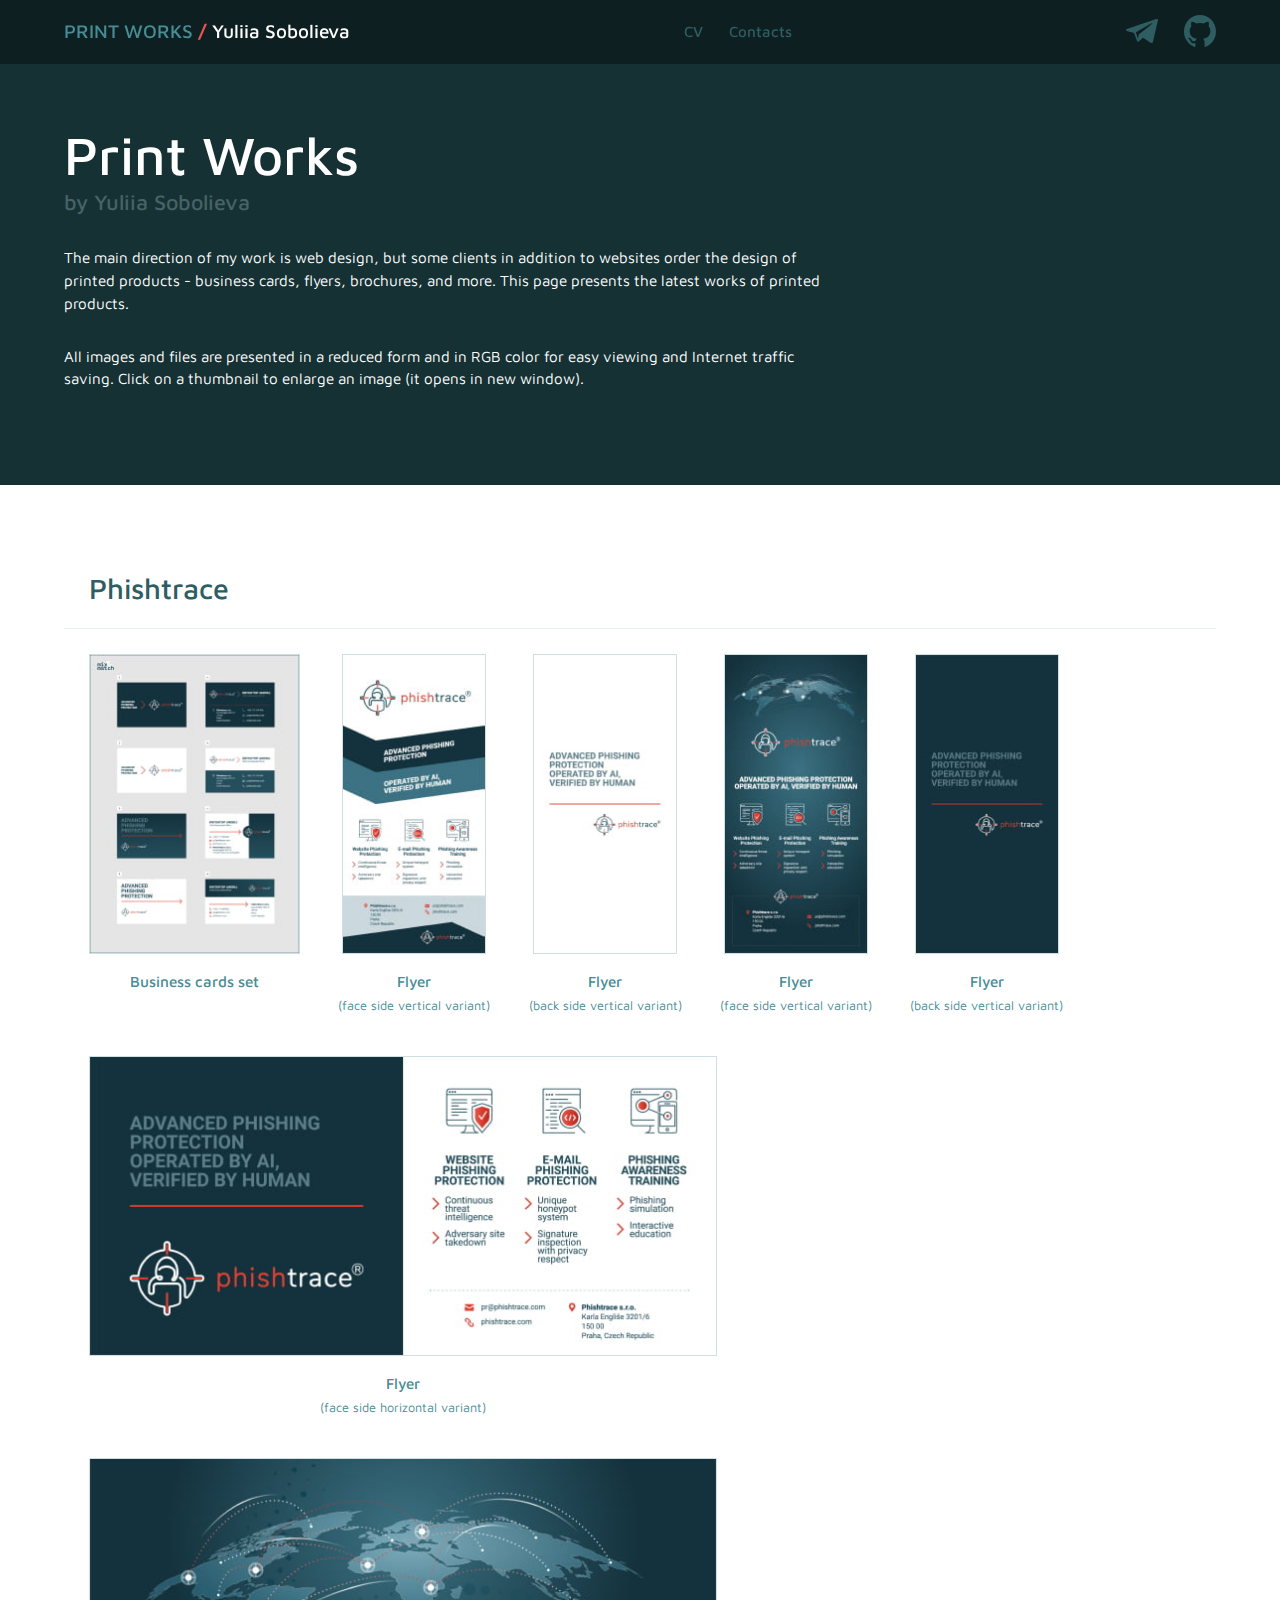
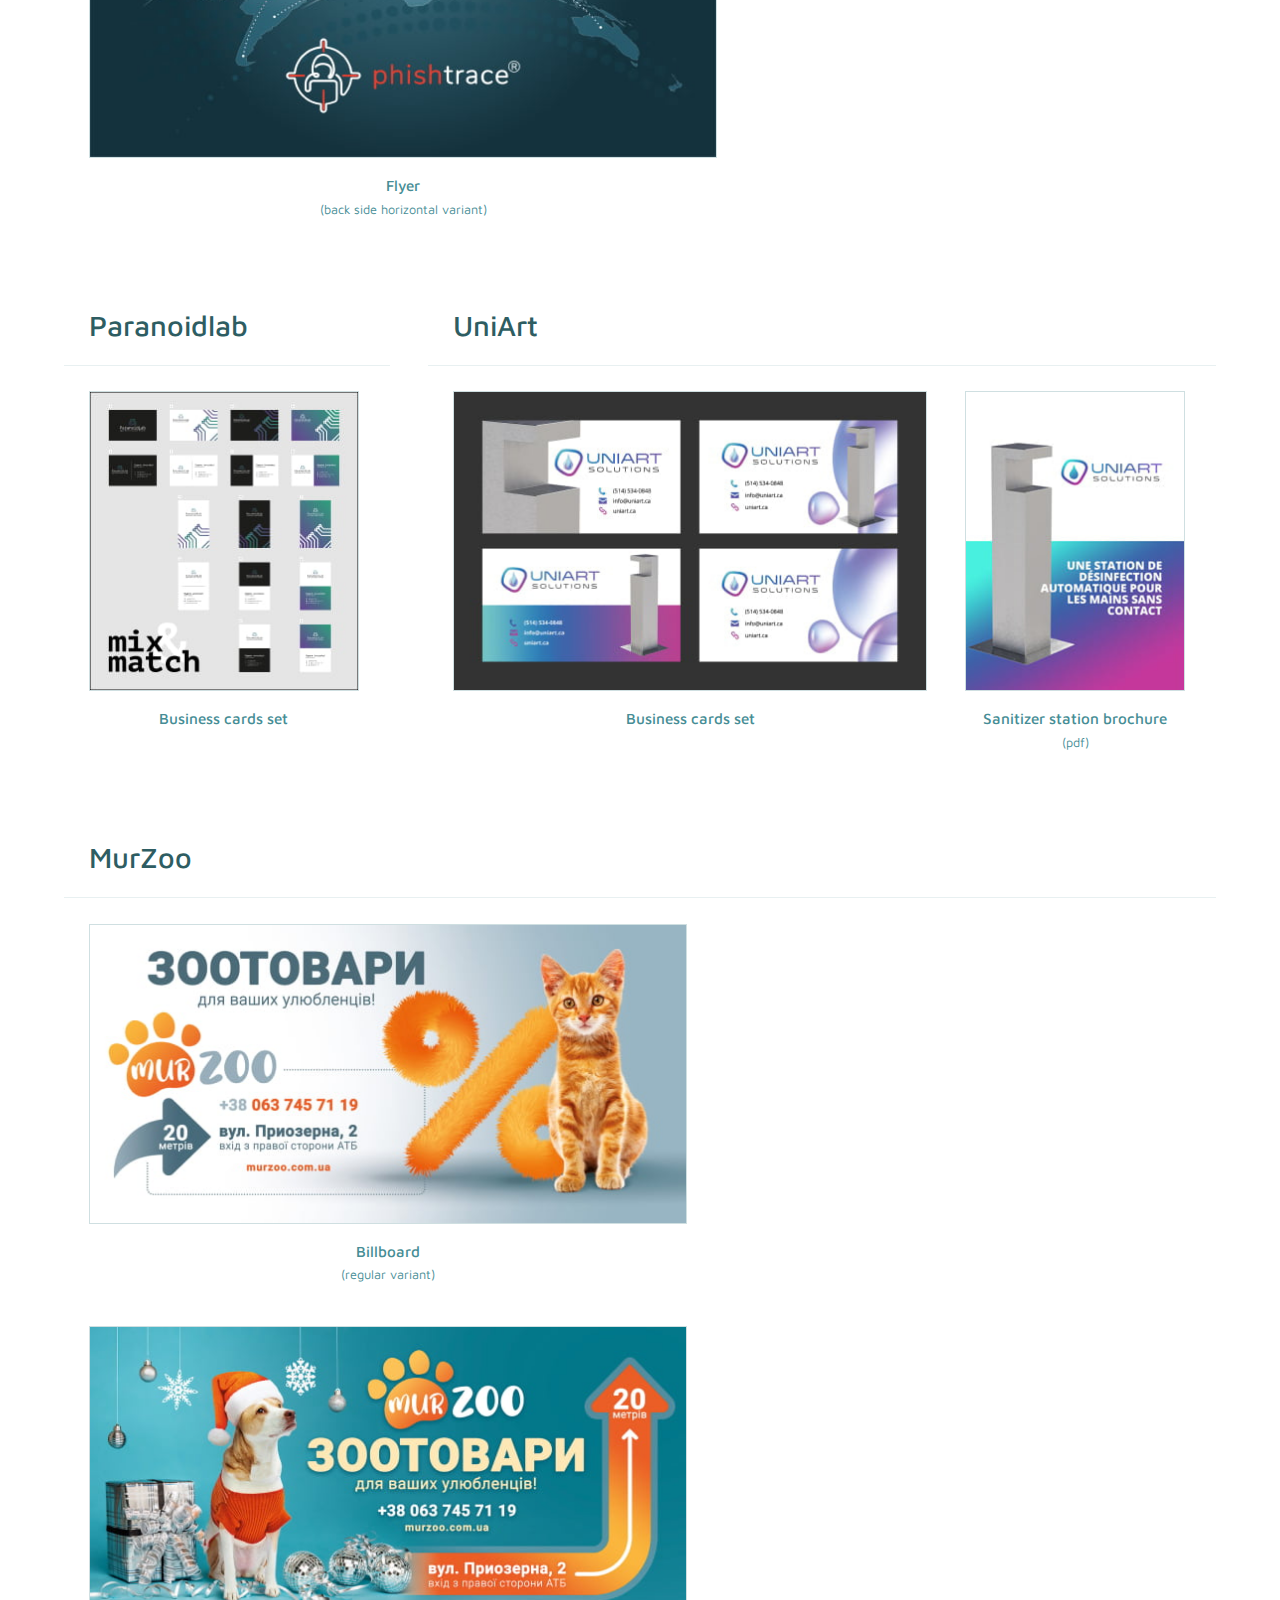
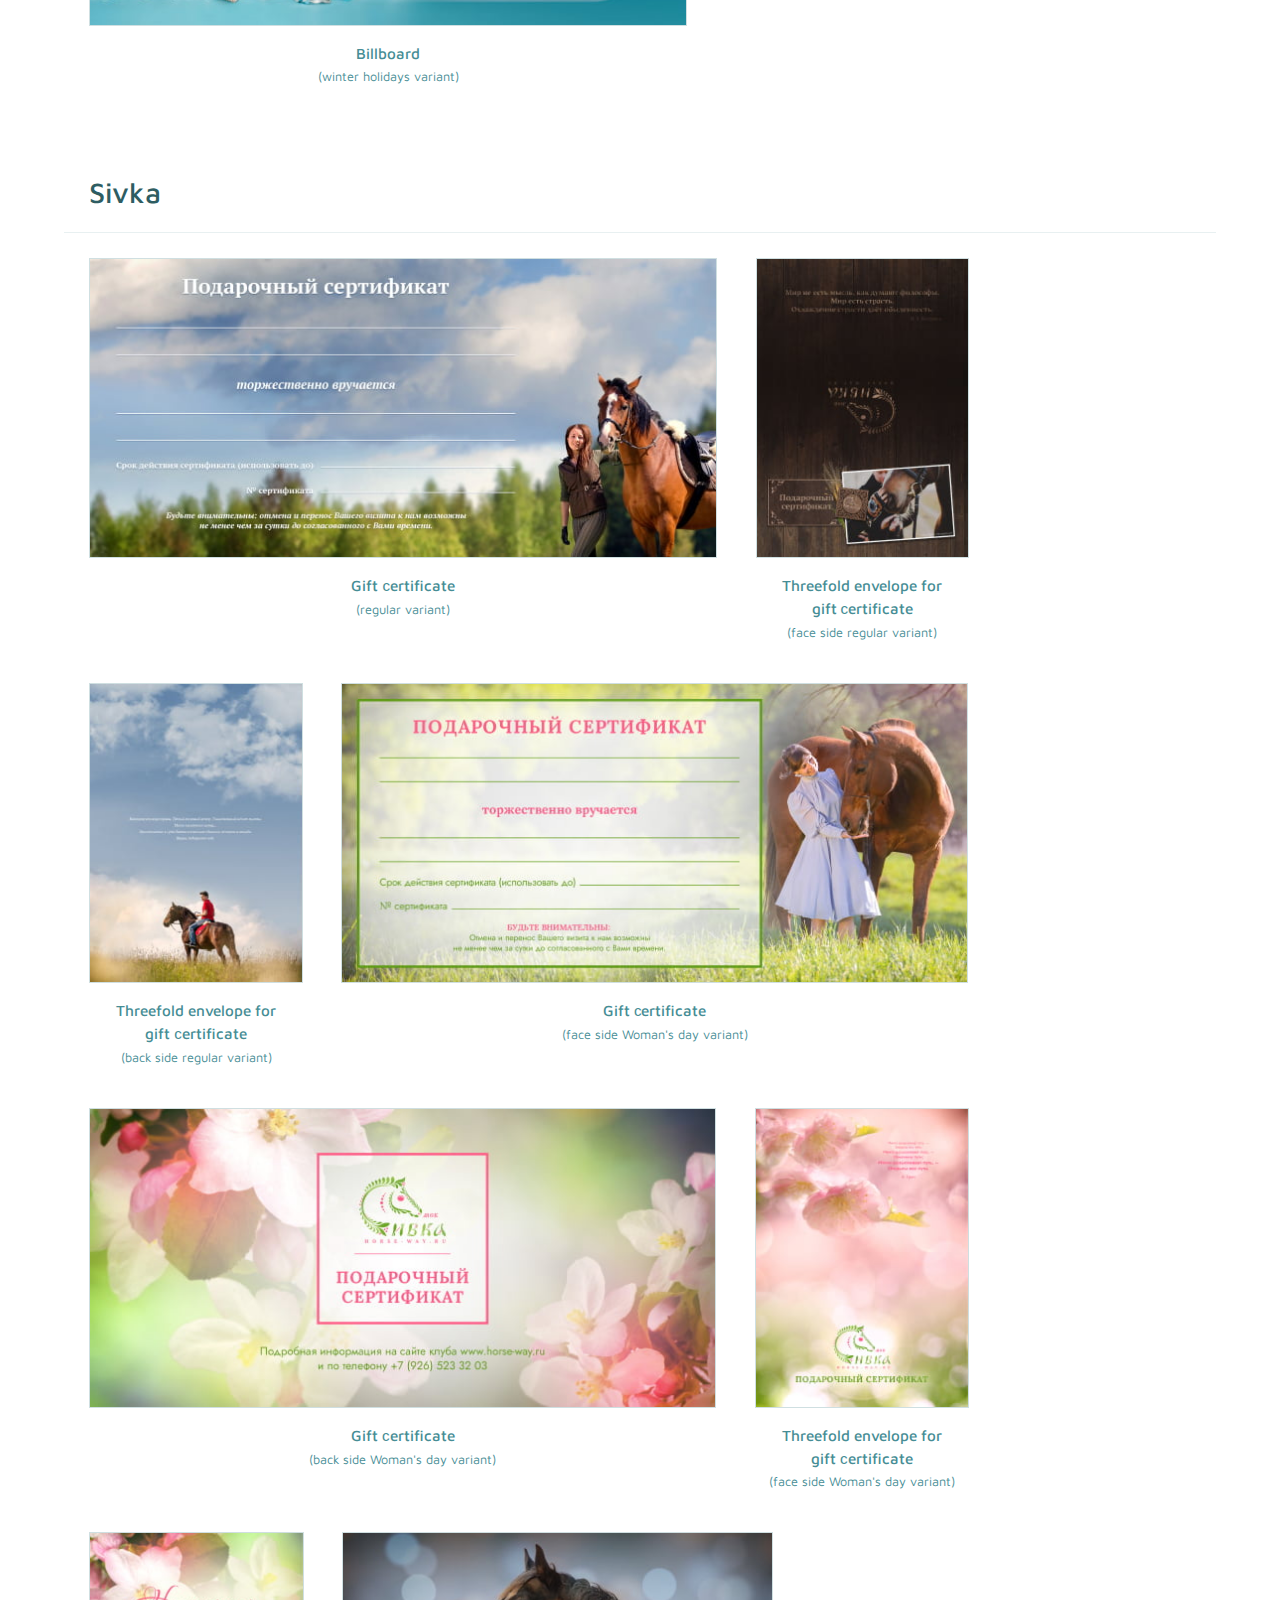
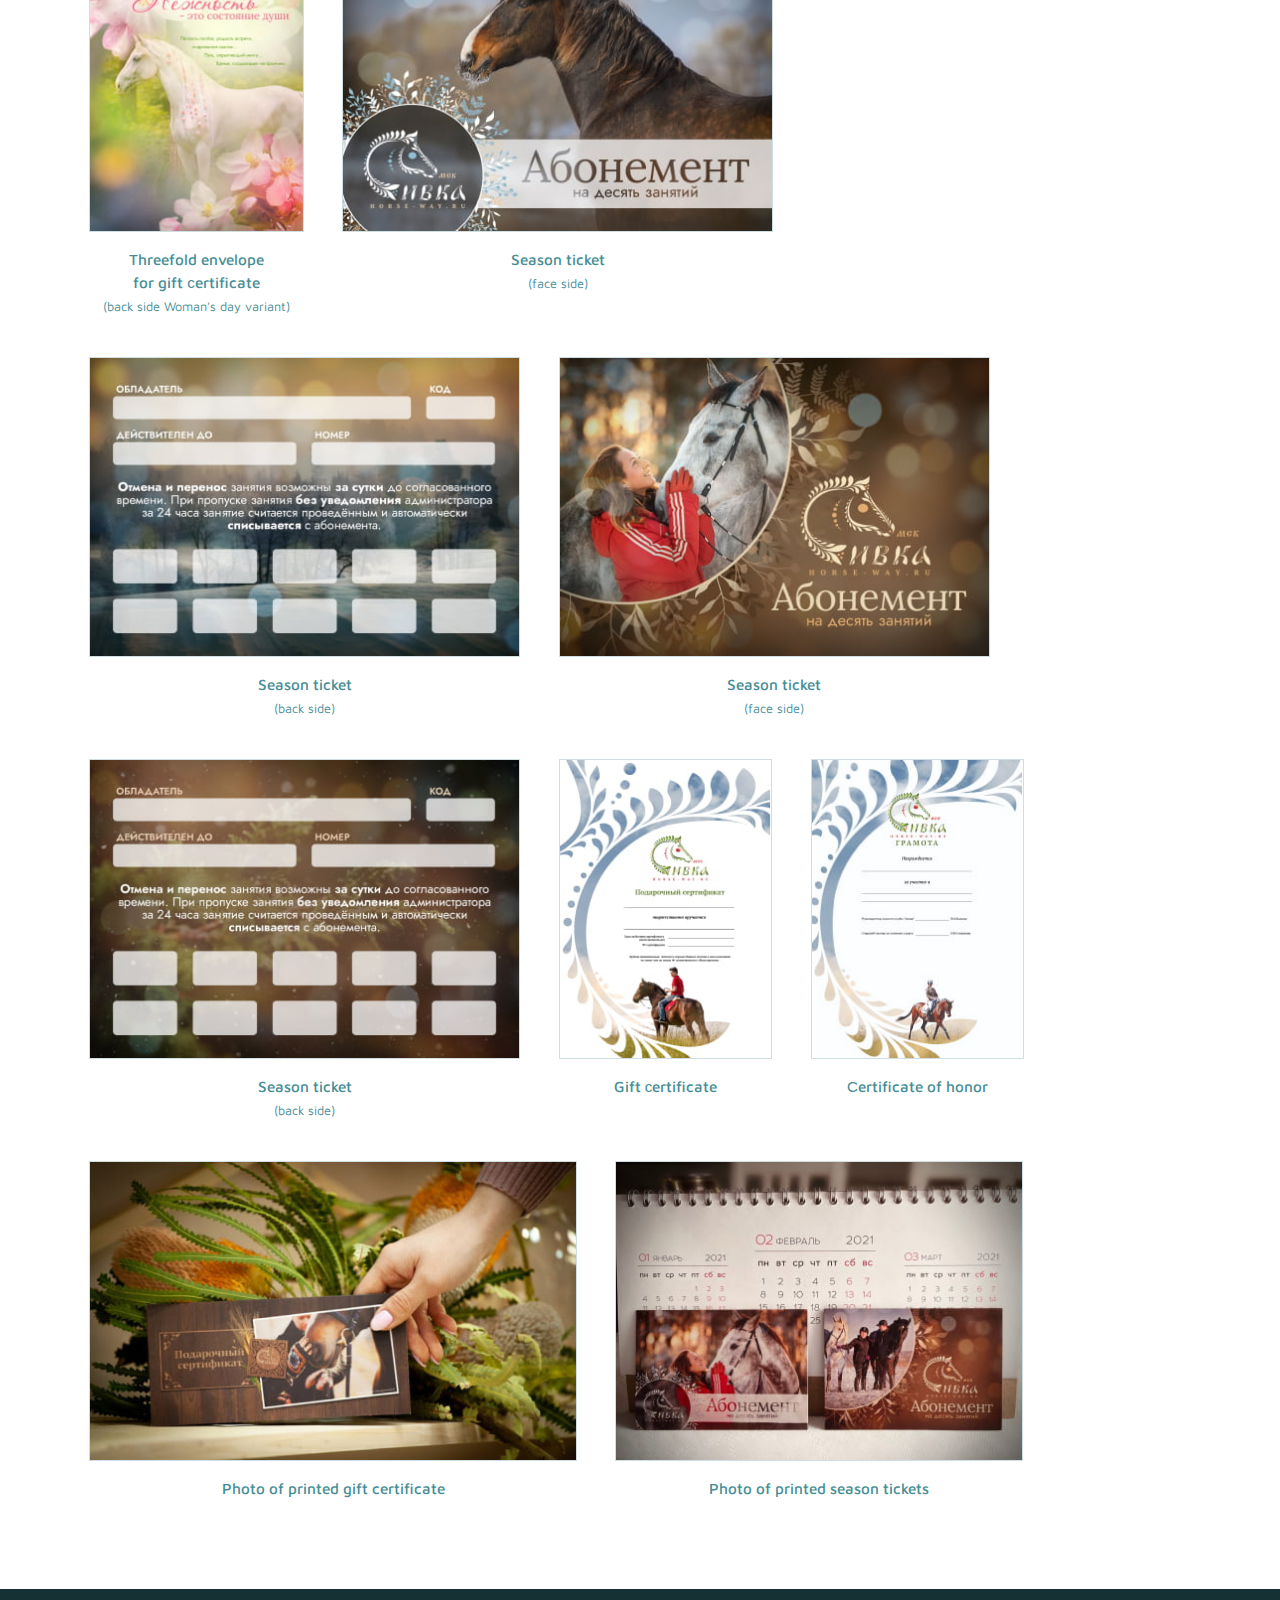
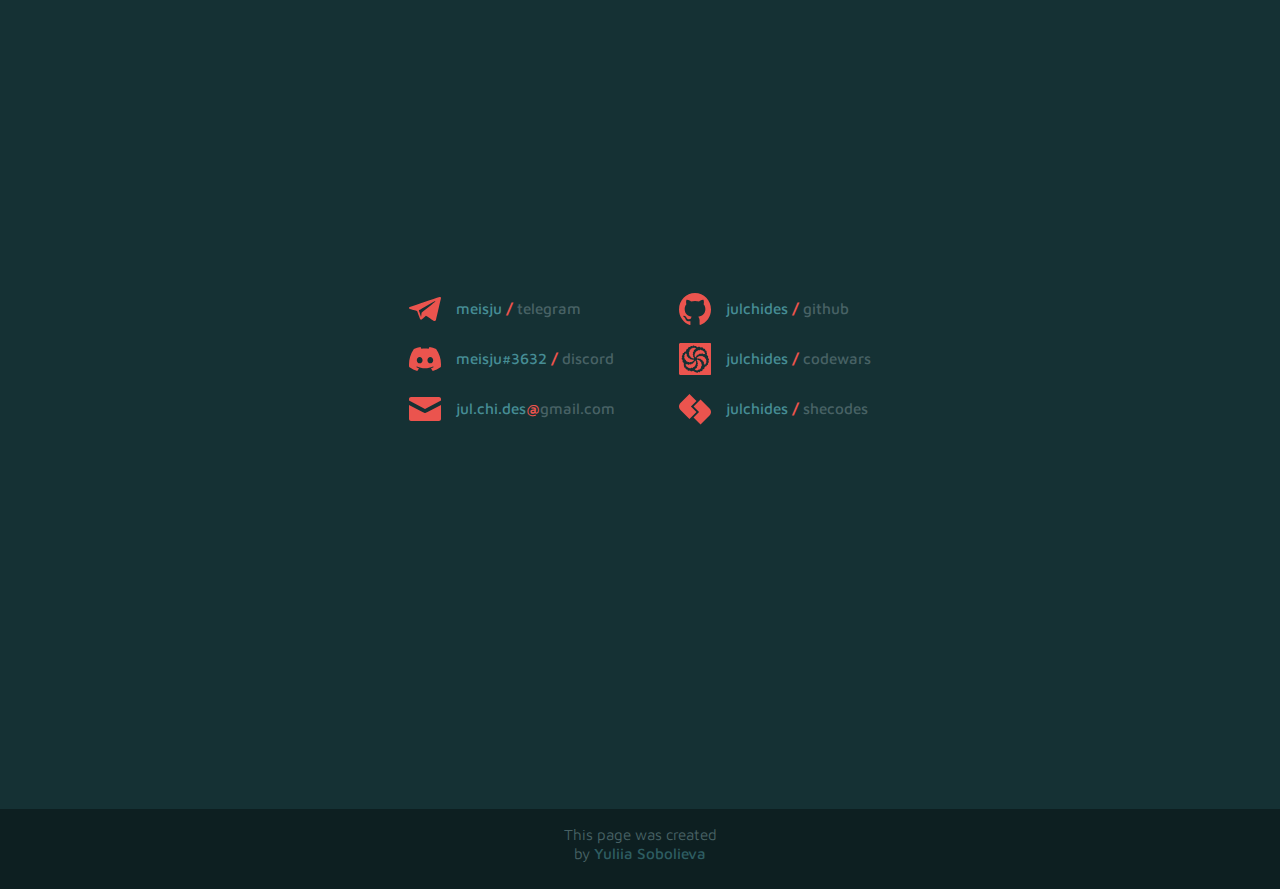
==== print-works.html @ b611facb "feat: add print works" ====
<!DOCTYPE html>
<html lang="en">
  <head>
    <meta charset="UTF-8" />
    <meta http-equiv="X-UA-Compatible" content="IE=edge" />
    <meta name="viewport" content="width=device-width, initial-scale=1.0" />
    <link rel="preconnect" href="https://fonts.googleapis.com" />
    <link rel="preconnect" href="https://fonts.gstatic.com" crossorigin />
    <link
      href="https://fonts.googleapis.com/css2?family=Maven+Pro:wght@400;500;600;700;900&family=Source+Code+Pro:wght@400;700&display=swap"
      rel="stylesheet"
    />
    <link rel="stylesheet" href="style.css" />
    <title>Print Works&nbsp;/&nbsp;Yuliia Sobolieva</title>
  </head>
  <body>
    <div class="wrapper">
      <header class="header">
        <div class="container-header">
          <div class="page-title">
            <a href="print-works.html">
              PRINT WORKS <span class="dash">/</span>
              <span class="name">Yuliia Sobolieva</span>
            </a>
          </div>
          <input type="checkbox" id="burger-menu" />
          <label for="burger-menu"></label>
          <nav>
            <ul class="nav-list">
              <li>
                <a href="index.html">CV</a>
              </li>
              <li>
                <a href="#contacts">Contacts</a>
              </li>
            </ul>
          </nav>
          <ul class="fast-contacts">
            <li>
              <a href="https://t.me/meisju" title="telegram" target="_blank"
                ><svg
                  width="32"
                  height="32"
                  viewBox="0 0 32 32"
                  xmlns="http://www.w3.org/2000/svg"
                >
                  <path
                    fill-rule="evenodd"
                    clip-rule="evenodd"
                    d="M24.512 27.735C24.9413 28.0086 25.4946 28.077 25.9879 27.909C26.4813 27.7398 26.8439 27.3606 26.9533 26.901C28.1119 22.0002 30.9225 9.59578 31.9771 5.13778C32.0571 4.80178 31.9238 4.45258 31.6305 4.22818C31.3372 4.00378 30.9305 3.93898 30.5678 4.06018C24.9773 5.92258 7.76035 11.7366 0.723181 14.0802C0.276524 14.229 -0.0141359 14.6154 0.00053046 15.039C0.0165301 15.4638 0.333856 15.8322 0.791179 15.9558C3.94711 16.8054 8.08968 17.9874 8.08968 17.9874C8.08968 17.9874 10.0256 23.2494 11.0349 25.9254C11.1616 26.2614 11.4536 26.5254 11.8389 26.6166C12.2229 26.7066 12.6336 26.6118 12.9202 26.3682C14.5415 24.9906 17.0481 22.8606 17.0481 22.8606C17.0481 22.8606 21.8107 26.0034 24.512 27.735ZM9.83231 17.3226L12.0709 23.9682L12.5682 19.7598C12.5682 19.7598 21.2174 12.7386 26.1479 8.73658C26.2919 8.61898 26.3119 8.42218 26.1919 8.28418C26.0733 8.14618 25.8546 8.11378 25.6906 8.20738C19.9761 11.4918 9.83231 17.3226 9.83231 17.3226Z"
                  />
                </svg>
              </a>
            </li>
            <li>
              <a
                href="https://github.com/julchides"
                title="github"
                target="_blank"
                ><svg
                  width="32"
                  height="32"
                  viewBox="0 0 32 32"
                  xmlns="http://www.w3.org/2000/svg"
                >
                  <g clip-path="url(#clip0_5_119)">
                    <path
                      d="M16.0018 1.37512e-06C7.16076 -0.00367088 0 7.34818 0 16.4223C0 23.5979 4.4795 29.6975 10.7179 31.9376C11.558 32.1542 11.4293 31.541 11.4293 31.1223V28.2763C6.57804 28.8602 6.38141 25.5625 6.05608 25.0117C5.39828 23.8586 3.84315 23.5648 4.3079 23.014C5.41258 22.4301 6.53871 23.1609 7.84359 25.1402C8.7874 26.5761 10.6285 26.3337 11.5616 26.095C11.7654 25.232 12.2015 24.4609 12.8021 23.8623C7.77567 22.9369 5.68071 19.7861 5.68071 16.0404C5.68071 14.2226 6.26343 12.5518 7.40744 11.204C6.67814 8.98233 7.47537 7.0801 7.58262 6.79734C9.6597 6.60638 11.819 8.325 11.987 8.46087C13.1668 8.13404 14.5146 7.96144 16.0232 7.96144C17.539 7.96144 18.8904 8.14138 20.0809 8.47188C20.4849 8.15607 22.4869 6.67983 24.4174 6.85977C24.5211 7.14253 25.3004 9.00069 24.614 11.193C25.7723 12.5444 26.3622 14.23 26.3622 16.0514C26.3622 19.8045 24.2529 22.9589 19.2122 23.8696C19.6439 24.3058 19.9867 24.8259 20.2206 25.3997C20.4545 25.9735 20.5747 26.5894 20.5742 27.2114V31.3427C20.6028 31.6732 20.5742 32 21.1105 32C27.4419 29.8077 32 23.664 32 16.426C32 7.34818 24.8357 1.37512e-06 16.0018 1.37512e-06Z"
                    />
                  </g>
                  <defs>
                    <clipPath id="clip0_5_119">
                      <rect width="32" height="32" fill="white" />
                    </clipPath>
                  </defs>
                </svg>
              </a>
            </li>
          </ul>
        </div>
      </header>
      <main>
        <section class="hero">
          <div class="container">
            <div class="hero-text">
              <h1 class="hero-title">Print Works</h1>
              <h4 class="hero-subtitle">by Yuliia Sobolieva</h4>
              <p>
                The main direction of my work is web design, but some clients in
                addition to websites order the design of printed products -
                business cards, flyers, brochures, and more. This page presents
                the latest works of printed products.
              </p>
              <p>
                All images and files are presented in a reduced form and in RGB
                color for easy viewing and Internet traffic saving. Click on a
                thumbnail to enlarge an image (it opens in new window).
              </p>
            </div>
          </div>
        </section>

        <section class="print-works">
          <div class="container">
            <h2 hidden>Print Works</h2>
            <ul class="print-works-list">
              <li class="print-works-item">
                <h3>Phishtrace</h3>
                <span class="line-light"></span>
                <ul class="works-list">
                  <li>
                    <a href="./images/phtr-card.jpg" target="_blank">
                      <img src="./images/phtr-card-preview.jpg" alt="" />
                      Business cards set
                    </a>
                  </li>
                  <li>
                    <a href="./images/phtr-flyer-rgb-01.jpg" target="_blank">
                      <img
                        src="./images/phtr-flyer-rgb-01-preview.jpg"
                        alt=""
                      />
                      Flyer<br />
                      <span class="small-text"
                        >(face side vertical variant)</span
                      >
                    </a>
                  </li>
                  <li>
                    <a href="./images/phtr-flyer-rgb-03.jpg" target="_blank">
                      <img
                        src="./images/phtr-flyer-rgb-03-preview.jpg"
                        alt=""
                      />
                      Flyer <br />
                      <span class="small-text"
                        >(back side vertical variant)</span
                      >
                    </a>
                  </li>
                  <li>
                    <a href="./images/phtr-flyer-rgb-02.jpg" target="_blank">
                      <img
                        src="./images/phtr-flyer-rgb-02-preview.jpg"
                        alt=""
                      />
                      Flyer <br />
                      <span class="small-text"
                        >(face side vertical variant)</span
                      >
                    </a>
                  </li>

                  <li>
                    <a href="./images/phtr-flyer-rgb-04.jpg" target="_blank">
                      <img
                        src="./images/phtr-flyer-rgb-04-preview.jpg"
                        alt=""
                      />
                      Flyer <br />
                      <span class="small-text"
                        >(back side vertical variant)</span
                      >
                    </a>
                  </li>
                  <li>
                    <a href="./images/phtr-flyer-rgb-06.jpg" target="_blank">
                      <img
                        src="./images/phtr-flyer-rgb-06-preview.jpg"
                        alt=""
                      />
                      Flyer <br />
                      <span class="small-text"
                        >(face side horizontal variant)</span
                      >
                    </a>
                  </li>
                  <li>
                    <a href="./images/phtr-flyer-rgb-05.jpg" target="_blank">
                      <img
                        src="./images/phtr-flyer-rgb-05-preview.jpg"
                        alt=""
                      />
                      Flyer<br />
                      <span class="small-text"
                        >(back side horizontal variant)</span
                      >
                    </a>
                  </li>
                </ul>
              </li>
              <li class="print-works-item">
                <h3>Paranoidlab</h3>
                <span class="line-light"></span>
                <ul class="works-list">
                  <li>
                    <a href="./images/pl-card-blck.jpg" target="_blank">
                      <img src="./images/pl-card-blck-preview.jpg" alt="" />
                      Business cards set
                    </a>
                  </li>
                </ul>
              </li>
              <li class="print-works-item">
                <h3>UniArt</h3>
                <span class="line-light"></span>
                <ul class="works-list">
                  <li>
                    <a href="./images/sanit-card.jpg" target="_blank">
                      <img src="./images/sanit-card-preview.jpg" alt="" />
                      Business cards set
                    </a>
                  </li>
                  <li>
                    <a href="./pdf/sanit-fr-rgb-72.pdf" target="_blank">
                      <img src="./images/sanit-fr-pdf-preview.jpg" alt="" />
                      Sanitizer station brochure <br />
                      <span class="small-text">(pdf)</span>
                    </a>
                  </li>
                </ul>
              </li>
              <li class="print-works-item">
                <h3>MurZoo</h3>
                <span class="line-light"></span>
                <ul class="works-list">
                  <li>
                    <a href="./images/murzoo-billboard.jpg" target="_blank">
                      <img src="./images/murzoo-billboard-preview.jpg" alt="" />
                      Billboard<br />
                      <span class="small-text">(regular variant)</span>
                    </a>
                  </li>
                  <li>
                    <a href="./images/murzoo-billboard-ny.jpg" target="_blank">
                      <img
                        src="./images/murzoo-billboard-ny-preview.jpg"
                        alt=""
                      />
                      Billboard<br />
                      <span class="small-text">(winter holidays variant)</span>
                    </a>
                  </li>
                </ul>
              </li>
              <li class="print-works-item">
                <h3>Sivka</h3>
                <span class="line-light"></span>
                <ul class="works-list">
                  <li>
                    <a href="./images/sivka-sert.jpg" target="_blank">
                      <img src="./images/sivka-sert-preview.jpg" alt="" />
                      Gift сertificate <br />
                      <span class="small-text">(regular variant)</span>
                    </a>
                  </li>
                  <li>
                    <a href="./images/sivka-konvert.jpg" target="_blank">
                      <img src="./images/sivka-konvert-preview.jpg" alt="" />
                      Threefold envelope for<br />
                      gift сertificate <br />
                      <span class="small-text"
                        >(face side regular variant)</span
                      >
                    </a>
                  </li>
                  <li>
                    <a href="./images/sivka-konvert-inner.jpg" target="_blank">
                      <img
                        src="./images/sivka-konvert-inner-preview.jpg"
                        alt=""
                      />
                      Threefold envelope for<br />
                      gift сertificate <br />
                      <span class="small-text"
                        >(back side regular variant)</span
                      >
                    </a>
                  </li>
                  <li>
                    <a
                      href="./images/spring-sivka-sert-face-photo1.jpg"
                      target="_blank"
                    >
                      <img
                        src="./images/spring-sivka-sert-face-photo1-preview.jpg"
                        alt=""
                      />
                      Gift сertificate<br />
                      <span class="small-text"
                        >(face side Woman's day variant)</span
                      >
                    </a>
                  </li>
                  <li>
                    <a
                      href="./images/spring-sivka-sert-back.jpg"
                      target="_blank"
                    >
                      <img
                        src="./images/spring-sivka-sert-back-preview.jpg"
                        alt=""
                      />
                      Gift сertificate<br />
                      <span class="small-text"
                        >(back side Woman's day variant)</span
                      >
                    </a>
                  </li>
                  <li>
                    <a
                      href="./images/spring-sivka-sert-envelope-face.jpg"
                      target="_blank"
                    >
                      <img
                        src="./images/spring-sivka-sert-envelope-face-preview.jpg"
                        alt=""
                      />
                      Threefold envelope for <br />
                      gift сertificate<br />
                      <span class="small-text"
                        >(face side Woman's day variant)</span
                      >
                    </a>
                  </li>
                  <li>
                    <a
                      href="./images/spring-sivka-sert-envelope-back.jpg"
                      target="_blank"
                    >
                      <img
                        src="./images/spring-sivka-sert-envelope-back-preview.jpg"
                        alt=""
                      />
                      Threefold envelope <br />for gift сertificate<br />
                      <span class="small-text"
                        >(back side Woman's day variant)</span
                      >
                    </a>
                  </li>
                  <li>
                    <a
                      href="./images/sivka-abonement-1-face-photo2.jpg"
                      target="_blank"
                    >
                      <img
                        src="./images/sivka-abonement-1-face-photo2-preview.jpg"
                        alt=""
                      />
                      Season ticket<br />
                      <span class="small-text">(face side)</span>
                    </a>
                  </li>
                  <li>
                    <a
                      href="./images/sivka-abonement-1-back-10.jpg"
                      target="_blank"
                    >
                      <img
                        src="./images/sivka-abonement-1-back-10-preview.jpg"
                        alt=""
                      />
                      Season ticket<br />
                      <span class="small-text">(back side)</span>
                    </a>
                  </li>
                  <li>
                    <a
                      href="./images/sivka-abonement-2-face-photo1.jpg"
                      target="_blank"
                    >
                      <img
                        src="./images/sivka-abonement-2-face-photo1-preview.jpg"
                        alt=""
                      />
                      Season ticket<br />
                      <span class="small-text">(face side)</span>
                    </a>
                  </li>
                  <li>
                    <a
                      href="./images/sivka-abonement-2-back-10.jpg"
                      target="_blank"
                    >
                      <img
                        src="./images/sivka-abonement-2-back-10-preview.jpg"
                        alt=""
                      />
                      Season ticket<br />
                      <span class="small-text">(back side)</span>
                    </a>
                  </li>
                  <li>
                    <a href="./images/sivka-esert.jpg" target="_blank">
                      <img src="./images/sivka-esert-preview.jpg" alt="" />
                      Gift сertificate
                    </a>
                  </li>
                  <li>
                    <a href="./images/sivka-gramota.jpg" target="_blank">
                      <img src="./images/sivka-gramota-preview.jpg" alt="" />
                      Сertificate of honor
                    </a>
                  </li>
                  <li>
                    <a href="./images/sivka-printed-sert.jpg" target="_blank">
                      <img
                        src="./images/sivka-printed-sert-preview.jpg"
                        alt=""
                      />
                      Photo of printed gift certificate
                    </a>
                  </li>
                  <li>
                    <a
                      href="./images/sivka-printed-abonement.jpg"
                      target="_blank"
                    >
                      <img
                        src="./images/sivka-printed-abonement-preview.jpg"
                        alt=""
                      />
                      Photo of printed season tickets
                    </a>
                  </li>
                </ul>
              </li>
            </ul>
          </div>
        </section>

        <section class="fullscreen contacts" id="contacts">
          <div class="container">
            <h2 hidden>contacts</h2>
            <ul class="contact-list">
              <li>
                <ul class="contact-sublist">
                  <li>
                    <svg
                      width="32"
                      height="32"
                      viewBox="0 0 32 32"
                      xmlns="http://www.w3.org/2000/svg"
                    >
                      <path
                        fill-rule="evenodd"
                        clip-rule="evenodd"
                        d="M24.512 27.735C24.9413 28.0086 25.4946 28.077 25.9879 27.909C26.4813 27.7398 26.8439 27.3606 26.9533 26.901C28.1119 22.0002 30.9225 9.59578 31.9771 5.13778C32.0571 4.80178 31.9238 4.45258 31.6305 4.22818C31.3372 4.00378 30.9305 3.93898 30.5678 4.06018C24.9773 5.92258 7.76035 11.7366 0.723181 14.0802C0.276524 14.229 -0.0141359 14.6154 0.00053046 15.039C0.0165301 15.4638 0.333856 15.8322 0.791179 15.9558C3.94711 16.8054 8.08968 17.9874 8.08968 17.9874C8.08968 17.9874 10.0256 23.2494 11.0349 25.9254C11.1616 26.2614 11.4536 26.5254 11.8389 26.6166C12.2229 26.7066 12.6336 26.6118 12.9202 26.3682C14.5415 24.9906 17.0481 22.8606 17.0481 22.8606C17.0481 22.8606 21.8107 26.0034 24.512 27.735ZM9.83231 17.3226L12.0709 23.9682L12.5682 19.7598C12.5682 19.7598 21.2174 12.7386 26.1479 8.73658C26.2919 8.61898 26.3119 8.42218 26.1919 8.28418C26.0733 8.14618 25.8546 8.11378 25.6906 8.20738C19.9761 11.4918 9.83231 17.3226 9.83231 17.3226Z"
                      />
                    </svg>
                    <a href="https://t.me/meisju" target="_blank">meisju</a
                    ><span class="dash">&nbsp;/&nbsp;</span>telegram
                  </li>
                  <li>
                    <svg
                      width="32"
                      height="32"
                      viewBox="0 0 32 32"
                      xmlns="http://www.w3.org/2000/svg"
                    >
                      <path
                        d="M27.107 6.00999C25.0356 5.071 22.8208 4.38858 20.5052 4C20.2208 4.49814 19.8886 5.16815 19.6595 5.70115C17.198 5.34249 14.7591 5.34249 12.3429 5.70115C12.1139 5.16815 11.7741 4.49814 11.4871 4C9.16908 4.38858 6.95167 5.07351 4.88026 6.01497C0.70219 12.132 -0.430415 18.0972 0.135889 23.9776C2.907 25.9826 5.59255 27.2005 8.23277 27.9975C8.88465 27.1283 9.46605 26.2042 9.9669 25.2304C9.013 24.8792 8.09937 24.4459 7.2361 23.9427C7.46512 23.7783 7.68914 23.6065 7.90557 23.4296C13.1709 25.8157 18.8919 25.8157 24.0943 23.4296C24.3133 23.6065 24.5373 23.7783 24.7638 23.9427C23.898 24.4483 22.9818 24.8817 22.0279 25.2329C22.5288 26.2042 23.1077 27.1308 23.7621 28C26.4048 27.203 29.0929 25.9851 31.864 23.9776C32.5285 17.1607 30.7289 11.2503 27.107 6.00999ZM10.6842 20.3612C9.10363 20.3612 7.8074 18.9315 7.8074 17.1906C7.8074 15.4496 9.07595 14.0175 10.6842 14.0175C12.2926 14.0175 13.5887 15.4471 13.5611 17.1906C13.5636 18.9315 12.2926 20.3612 10.6842 20.3612ZM21.3157 20.3612C19.735 20.3612 18.4388 18.9315 18.4388 17.1906C18.4388 15.4496 19.7073 14.0175 21.3157 14.0175C22.9239 14.0175 24.2202 15.4471 24.1925 17.1906C24.1925 18.9315 22.9239 20.3612 21.3157 20.3612Z"
                      />
                    </svg>

                    <a href="" target="_blank">meisju#3632</a>
                    <span class="dash">&nbsp;/&nbsp;</span> discord
                  </li>
                  <li>
                    <svg
                      width="32"
                      height="32"
                      viewBox="0 0 32 32"
                      xmlns="http://www.w3.org/2000/svg"
                    >
                      <path
                        d="M16 20C15.468 20 15 19.812 14 19.328L0 12V26C0 27.1 0.9 28 2 28H30C31.1 28 32 27.1 32 26V12L18 19.328C17 19.812 16.532 20 16 20ZM30 4H2C0.9 4 0 4.9 0 6V7.516L16 15.926L32 7.516V6C32 4.9 31.1 4 30 4Z"
                      />
                    </svg>

                    <a href="mailto:jul.chi.des@gmail.com" target="_blank"
                      >jul.chi.des</a
                    ><span class="dash">@</span>gmail.com
                  </li>
                </ul>
              </li>
              <li>
                <ul class="contact-sublist">
                  <li>
                    <svg
                      width="32"
                      height="32"
                      viewBox="0 0 32 32"
                      xmlns="http://www.w3.org/2000/svg"
                    >
                      <g clip-path="url(#clip0_5_123)">
                        <path
                          d="M16.0018 1.37512e-06C7.16076 -0.00367088 0 7.34818 0 16.4223C0 23.5979 4.4795 29.6975 10.7179 31.9376C11.558 32.1542 11.4293 31.541 11.4293 31.1223V28.2763C6.57804 28.8602 6.38141 25.5625 6.05608 25.0117C5.39828 23.8586 3.84315 23.5648 4.3079 23.014C5.41258 22.4301 6.53871 23.1609 7.84359 25.1402C8.7874 26.5761 10.6285 26.3337 11.5616 26.095C11.7654 25.232 12.2015 24.4609 12.8021 23.8623C7.77567 22.9369 5.68071 19.7861 5.68071 16.0404C5.68071 14.2226 6.26343 12.5518 7.40744 11.204C6.67814 8.98233 7.47537 7.0801 7.58262 6.79734C9.6597 6.60638 11.819 8.325 11.987 8.46087C13.1668 8.13404 14.5146 7.96144 16.0232 7.96144C17.539 7.96144 18.8904 8.14138 20.0809 8.47188C20.4849 8.15607 22.4869 6.67983 24.4174 6.85977C24.5211 7.14253 25.3004 9.00069 24.614 11.193C25.7723 12.5444 26.3622 14.23 26.3622 16.0514C26.3622 19.8045 24.2529 22.9589 19.2122 23.8696C19.6439 24.3058 19.9867 24.8259 20.2206 25.3997C20.4545 25.9735 20.5747 26.5894 20.5742 27.2114V31.3427C20.6028 31.6732 20.5742 32 21.1105 32C27.4419 29.8077 32 23.664 32 16.426C32 7.34818 24.8357 1.37512e-06 16.0018 1.37512e-06Z"
                        />
                      </g>
                      <defs>
                        <clipPath id="clip0_5_123">
                          <rect width="32" height="32" fill="white" />
                        </clipPath>
                      </defs>
                    </svg>

                    <a href="https://github.com/julchides" target="_blank"
                      >julchides</a
                    ><span class="dash">&nbsp;/&nbsp;</span>github
                  </li>
                  <li>
                    <svg
                      width="32"
                      height="32"
                      viewBox="0 0 32 32"
                      xmlns="http://www.w3.org/2000/svg"
                    >
                      <g clip-path="url(#clip0_5_134)">
                        <path
                          d="M15.7102 27.2572C15.8915 27.1346 16.1063 27.0712 16.3251 27.0758C16.5067 27.08 16.6842 27.1309 16.8404 27.2236C16.9967 27.3163 17.1264 27.4476 17.2172 27.605C17.3339 27.4862 17.4737 27.3928 17.6281 27.3303C17.7824 27.2679 17.9479 27.2379 18.1143 27.2421C18.4079 27.2484 18.6892 27.3612 18.9057 27.5596C18.9835 27.2696 19.1564 27.014 19.3968 26.834C19.6371 26.654 19.931 26.5598 20.2312 26.5667C20.3994 26.5709 20.5653 26.6068 20.7201 26.6725V26.7028C20.7403 25.9115 21.3753 25.2815 22.1515 25.2563C22.0022 24.948 21.9445 24.6034 21.9852 24.2634C22.0608 23.6434 22.4439 23.1344 22.963 22.8672L22.968 22.8723C22.7009 22.5951 22.5396 22.217 22.5497 21.7987C22.5566 21.4788 22.6661 21.1696 22.8622 20.9167C22.5752 20.7549 22.3559 20.4955 22.244 20.1856C22.1321 19.8758 22.135 19.5361 22.2523 19.2282C21.9427 19.1966 21.6565 19.0492 21.4509 18.8156C21.2453 18.5819 21.1355 18.2793 21.1435 17.9682C21.1436 17.9041 21.1486 17.84 21.1586 17.7767C21.089 17.7909 21.018 17.7977 20.9469 17.7968C20.7267 17.7903 20.5149 17.7112 20.3444 17.5717C20.1739 17.4322 20.0544 17.2402 20.0044 17.0257C19.8512 17.1286 19.6698 17.1814 19.4853 17.1769C19.072 17.1618 18.7292 16.8745 18.6385 16.4864C18.5493 16.5359 18.4482 16.5603 18.3462 16.5569C18.2621 16.5551 18.1794 16.5344 18.1043 16.4965V16.4864C18.0144 16.7932 17.8458 17.0712 17.6154 17.2928C17.7281 17.3456 17.8203 17.4342 17.8775 17.5448C17.9196 17.6279 17.9407 17.7201 17.939 17.8132C17.9372 17.9063 17.9126 17.9976 17.8674 18.0791C18.023 18.1143 18.1664 18.1904 18.2828 18.2996C18.3993 18.4087 18.4844 18.5469 18.5296 18.7C18.5748 18.853 18.5784 19.0153 18.5399 19.1702C18.5015 19.3251 18.4224 19.4669 18.3109 19.581C18.5194 19.6723 18.6902 19.8325 18.7948 20.0347C19.0468 20.5236 18.8502 21.1233 18.3613 21.3753C18.4709 21.4759 18.5614 21.5954 18.6284 21.7281C18.9409 22.338 18.704 23.089 18.0942 23.3914C17.9986 23.4414 17.897 23.4786 17.7918 23.5023V23.5073C17.8747 23.6681 17.9251 23.8437 17.9401 24.024C17.955 24.2043 17.9343 24.3858 17.8791 24.5581C17.8238 24.7303 17.7352 24.89 17.6181 25.028C17.5011 25.166 17.358 25.2795 17.197 25.3621C16.9687 25.4795 16.7119 25.5301 16.4561 25.5083C16.4748 25.8139 16.3992 26.1179 16.2397 26.3793C16.0802 26.6406 15.8444 26.8468 15.564 26.9699C15.6315 27.0538 15.6828 27.1495 15.7152 27.2522C15.7136 27.2523 15.7119 27.2523 15.7102 27.2522V27.2572Z"
                        />
                        <path
                          d="M15.0423 4.80072C15.1966 4.73829 15.3365 4.6448 15.4531 4.52606L15.4582 4.52102C15.5483 4.67932 15.6778 4.81167 15.8341 4.90526C15.9904 4.99885 16.1682 5.05053 16.3503 5.05528C16.5685 5.06131 16.7833 4.99969 16.9652 4.87888C16.9961 4.98116 17.0457 5.07685 17.1114 5.16113C17.0841 5.1721 17.0572 5.18387 17.0307 5.19641C16.773 5.32969 16.5596 5.53498 16.4164 5.78732C16.2733 6.03965 16.2065 6.32816 16.2243 6.61773C15.9663 6.59644 15.7076 6.64888 15.4783 6.76894C15.1555 6.93665 14.9121 7.22542 14.8016 7.57207C14.6911 7.91872 14.7224 8.29503 14.8886 8.61868V8.62372C14.7027 8.66307 14.5284 8.74479 14.3793 8.86252C14.2301 8.98025 14.1102 9.13081 14.0287 9.30249C13.9473 9.47416 13.9066 9.66231 13.9097 9.8523C13.9129 10.0423 13.9598 10.229 14.0469 10.3979C14.1155 10.531 14.2077 10.6505 14.3191 10.7507C14.3455 10.7377 14.3724 10.726 14.3997 10.7154C14.2708 10.7668 14.1539 10.8446 14.0567 10.9437C13.9595 11.0429 13.884 11.1613 13.8352 11.2912C13.7863 11.4212 13.7651 11.56 13.7729 11.6986C13.7808 11.8372 13.8174 11.9727 13.8806 12.0964C13.9851 12.2986 14.156 12.4587 14.3645 12.55C14.2516 12.6637 14.1713 12.8055 14.1318 12.9607C14.0923 13.1159 14.095 13.2789 14.1398 13.4327C14.1845 13.5865 14.2696 13.7255 14.3862 13.8353C14.5029 13.9451 14.6467 14.0216 14.803 14.057C14.7594 14.1382 14.7361 14.2288 14.7352 14.321C14.7344 14.4132 14.7559 14.5042 14.7979 14.5862C14.8367 14.6613 14.8918 14.7268 14.9592 14.7778C14.7507 15.0209 14.6099 15.3147 14.551 15.6295C14.4698 15.5919 14.3809 15.5741 14.2915 15.5777C14.2021 15.5812 14.1148 15.6059 14.0369 15.6497C13.9411 15.2616 13.6034 14.9693 13.1851 14.9592C13.0023 14.9557 12.8228 15.0085 12.671 15.1104C12.5702 14.677 12.1871 14.3493 11.7234 14.3393C11.6525 14.3368 11.5816 14.3418 11.5117 14.3544C11.5214 14.2927 11.5265 14.2304 11.5269 14.1679C11.5361 13.8559 11.4269 13.552 11.2212 13.3173C11.0155 13.0826 10.7285 12.9345 10.418 12.9028C10.4755 12.7581 10.5078 12.6047 10.5138 12.4492C10.5239 11.92 10.2416 11.4563 9.80816 11.2144C10.0032 10.9628 10.1127 10.6556 10.1206 10.3374C10.1307 9.91904 9.97448 9.54103 9.70735 9.26382C9.97304 9.13006 10.2014 8.93252 10.3721 8.68888C10.5427 8.44524 10.6503 8.16309 10.6851 7.86769C10.7259 7.52763 10.6682 7.18301 10.5188 6.87478C10.8911 6.86252 11.2451 6.7105 11.5104 6.44898C11.7757 6.18745 11.9327 5.83562 11.9502 5.46353C12.1054 5.52756 12.2713 5.56176 12.4391 5.56434C12.7395 5.57264 13.034 5.47976 13.2753 5.30061C13.5166 5.12147 13.6908 4.86644 13.7697 4.57647C13.9857 4.77188 14.2648 4.88284 14.556 4.88896C14.7224 4.89318 14.8879 4.86314 15.0423 4.80072Z"
                        />
                        <path
                          d="M25.7319 14.7692C25.8524 15.0419 26.0388 15.2804 26.2744 15.4632H26.2794C26.5502 15.6731 26.8756 15.8008 27.2169 15.8312C27.0338 16.1574 26.9808 16.5408 27.0687 16.9045C27.1566 17.2682 27.3788 17.5851 27.6907 17.7918C27.5528 17.8896 27.4348 18.0128 27.3429 18.1547C27.1807 18.4088 27.1089 18.7102 27.1391 19.0101C27.1693 19.3101 27.2997 19.5911 27.5092 19.8078C27.2291 19.8884 26.9875 20.0674 26.8288 20.3119C26.7392 20.4525 26.6795 20.6102 26.6535 20.7749C26.6275 20.9397 26.6357 21.108 26.6776 21.2695C26.4955 21.2652 26.3155 21.3079 26.1548 21.3936C25.9941 21.4792 25.8582 21.6049 25.7603 21.7584C25.642 21.9428 25.5839 22.1594 25.5939 22.3783L25.4579 22.3531L25.4528 22.3632C25.5136 22.207 25.5476 22.0418 25.5536 21.8743C25.5606 21.5819 25.4817 21.2938 25.3268 21.0456C25.1718 20.7975 24.9475 20.6002 24.6817 20.4782C24.8236 20.264 24.9022 20.0142 24.9085 19.7574C24.9286 18.9964 24.3289 18.3664 23.5678 18.3462C23.5983 18.243 23.6153 18.1362 23.6182 18.0287C23.6229 17.8657 23.5953 17.7033 23.5369 17.5511C23.4785 17.3988 23.3905 17.2596 23.2781 17.1415C23.1656 17.0234 23.0309 16.9288 22.8816 16.8631C22.7324 16.7973 22.5716 16.7618 22.4086 16.7585C22.2593 16.7554 22.1108 16.7793 21.9701 16.8291L21.9695 16.8344C21.9697 16.831 21.9699 16.8275 21.9701 16.8241C21.9802 16.2747 21.5517 15.816 20.9973 15.806C20.7698 15.8006 20.5474 15.8736 20.3673 16.0126C20.3204 15.8599 20.2335 15.7226 20.1157 15.6147C19.998 15.5069 19.8535 15.4324 19.6974 15.399C19.5412 15.3656 19.3789 15.3745 19.2274 15.4248C19.0758 15.4751 18.9404 15.5649 18.8351 15.685C18.785 15.6068 18.7166 15.5421 18.6358 15.4964C18.555 15.4507 18.4642 15.4255 18.3714 15.4229C18.2842 15.4217 18.198 15.4407 18.1194 15.4783C18.0416 15.1943 17.8963 14.9332 17.696 14.7173C17.7313 14.687 17.7666 14.6467 17.7968 14.6014C17.8507 14.5151 17.8804 14.4158 17.8825 14.3141C18.2605 14.435 18.6889 14.2939 18.9107 13.9411C19.01 13.7867 19.0593 13.6054 19.0518 13.422C19.2615 13.4905 19.4881 13.4876 19.696 13.4138C19.9039 13.3399 20.0815 13.1992 20.201 13.0137C20.2379 12.9533 20.2683 12.8891 20.2917 12.8222C20.3393 12.8629 20.3898 12.8999 20.4429 12.9331C20.9923 13.2859 21.713 13.1447 22.0961 12.6306C22.1928 12.7558 22.3105 12.8632 22.4438 12.9482C22.6545 13.0819 22.8976 13.1559 23.1471 13.1621C23.3966 13.1683 23.6431 13.1066 23.8601 12.9835C23.9761 13.2812 24.1846 13.5338 24.4549 13.7042C24.8026 13.931 25.2109 13.9865 25.5839 13.9008C25.5605 14.198 25.6114 14.4964 25.7319 14.7692Z"
                        />
                        <path
                          d="M21.96 16.9249C21.9645 16.8949 21.9677 16.8647 21.9695 16.8344L21.96 16.9249Z"
                        />
                        <path
                          d="M26.3449 11.4109C26.3766 11.3584 26.4138 11.3094 26.4558 11.2648C26.2632 11.1633 26.1066 11.0049 26.0072 10.8111C25.9241 10.6492 25.8842 10.4686 25.8912 10.2867C25.8983 10.1048 25.9521 9.92787 26.0476 9.77287C25.7351 9.68215 25.4629 9.47046 25.3016 9.15797C25.1676 8.89875 25.1318 8.59981 25.2008 8.31627C24.9086 8.3868 24.6011 8.35707 24.3278 8.23184C24.0545 8.10661 23.8312 7.89316 23.6938 7.62577C23.6166 7.47485 23.5687 7.31067 23.5527 7.14191C23.2177 7.30508 22.8335 7.33605 22.4767 7.22863C22.1198 7.12121 21.8166 6.88329 21.6273 6.56229C21.4282 6.84031 21.1536 7.05545 20.836 7.18223C20.5599 7.29275 20.2607 7.33311 19.9652 7.29969C19.6696 7.26626 19.387 7.1601 19.1425 6.9907V6.97558C19.084 7.16652 18.9879 7.34382 18.8597 7.49703C18.7316 7.65025 18.5742 7.77627 18.3966 7.86769C18.1133 8.01559 17.79 8.06859 17.4743 8.0189C17.4699 8.2676 17.3983 8.51048 17.267 8.72171C17.1356 8.93293 16.9495 9.1046 16.7283 9.21846C16.5896 9.29043 16.4396 9.33816 16.2848 9.35958C16.5317 9.94928 16.2848 10.6398 15.7052 10.9372C15.65 10.9666 15.5927 10.9919 15.5338 11.0128C15.5786 11.0673 15.6174 11.1264 15.6497 11.1892C15.8614 11.6025 15.7556 12.0964 15.4229 12.3887C15.5853 12.4744 15.7173 12.6082 15.8009 12.7718C15.9924 13.1397 15.9017 13.5782 15.5993 13.8453C15.6871 13.899 15.7586 13.9757 15.806 14.0671C15.8312 14.1125 15.8463 14.1578 15.8564 14.2032C16.1523 14.1204 16.4643 14.1134 16.7636 14.183C16.7769 14.1151 16.8026 14.0502 16.8392 13.9915C16.8888 13.914 16.9564 13.8497 17.0363 13.8041C17.1162 13.7584 17.2059 13.7328 17.2978 13.7294C17.2489 13.577 17.2417 13.4143 17.2768 13.2581C17.312 13.102 17.3883 12.9581 17.4978 12.8413C17.6074 12.7246 17.7461 12.6393 17.8997 12.5943C18.0533 12.5493 18.2162 12.5462 18.3714 12.5853C18.3464 12.3593 18.3998 12.1315 18.5226 11.9401C18.8149 11.4764 19.4298 11.3404 19.8935 11.6377C19.925 11.4907 19.9831 11.3506 20.0649 11.2244C20.152 11.0865 20.2657 10.9672 20.3992 10.8734C20.5327 10.7796 20.6835 10.7132 20.8429 10.6781C21.0022 10.6429 21.167 10.6397 21.3276 10.6686C21.4882 10.6975 21.6415 10.7579 21.7785 10.8464C21.8678 10.9046 21.9491 10.9741 22.0205 11.0531C22.1174 10.9005 22.2434 10.7684 22.3914 10.6645C22.5394 10.5606 22.7063 10.4869 22.8828 10.4476C23.0593 10.4083 23.2418 10.4041 23.4198 10.4354C23.5979 10.4666 23.7681 10.5327 23.9206 10.6297C24.1392 10.768 24.3139 10.9655 24.4246 11.1992C24.9035 10.8767 25.5486 10.8464 26.0627 11.1791C26.1659 11.2446 26.2607 11.3224 26.3449 11.4109Z"
                        />
                        <path
                          d="M16.8694 18.0639C16.816 17.9653 16.7932 17.853 16.8039 17.7414C16.6556 17.7787 16.5032 17.7973 16.3503 17.7968C16.1991 17.7968 16.0529 17.7817 15.9168 17.7464C15.9403 17.8845 15.9116 18.0265 15.8362 18.1446C15.7861 18.2228 15.7177 18.2875 15.6369 18.3332C15.5561 18.3789 15.4653 18.4041 15.3725 18.4067C15.4198 18.5583 15.4261 18.7198 15.3906 18.8746C15.3551 19.0294 15.2791 19.172 15.1704 19.2878C15.0618 19.4037 14.9243 19.4886 14.7721 19.5339C14.6198 19.5792 14.4583 19.5833 14.304 19.5457C14.3289 19.7718 14.2756 19.9995 14.1528 20.1909C14.0101 20.4131 13.7852 20.5697 13.5273 20.6264C13.2694 20.683 12.9995 20.6352 12.7768 20.4933C12.7453 20.6404 12.6873 20.7804 12.6055 20.9066C12.5183 21.0439 12.4049 21.1626 12.2718 21.2559C12.1387 21.3493 11.9884 21.4154 11.8297 21.4505C11.6709 21.4856 11.5068 21.489 11.3467 21.4606C11.1866 21.4321 11.0337 21.3723 10.8968 21.2846C10.8059 21.2268 10.7229 21.1573 10.6499 21.078V21.083C10.4533 21.3904 10.1428 21.6072 9.78642 21.6856C9.43009 21.7641 9.05719 21.6978 8.74973 21.5013C8.53191 21.3644 8.3572 21.1687 8.24571 20.9368C7.7669 21.2594 7.12679 21.2896 6.60766 20.957C6.50449 20.8915 6.40971 20.8136 6.32541 20.7251C6.29337 20.7759 6.25622 20.8231 6.21452 20.8663C6.40901 20.9669 6.5675 21.1254 6.66814 21.3199C6.75051 21.4822 6.78961 21.6631 6.78166 21.845C6.77372 22.0269 6.71899 22.2036 6.62278 22.3582C6.93527 22.4489 7.21248 22.6606 7.36872 22.9731C7.50275 23.2323 7.53856 23.5312 7.46952 23.8148C7.76306 23.7434 8.0721 23.7733 8.34655 23.8995C8.62099 24.0257 8.84476 24.241 8.98157 24.5103C9.05654 24.66 9.1027 24.8224 9.11766 24.9891C9.45321 24.8245 9.83859 24.7927 10.1966 24.9002C10.5546 25.0077 10.8587 25.2465 11.048 25.5687C11.2471 25.2907 11.5218 25.0756 11.8393 24.9488C12.419 24.717 13.049 24.8077 13.5328 25.1403C13.5923 24.9525 13.6884 24.7782 13.8156 24.6277C13.9427 24.4772 14.0985 24.3534 14.2737 24.2633C14.5576 24.1172 14.8809 24.0659 15.1961 24.1172C15.2011 23.6283 15.4733 23.1545 15.942 22.9126C16.0824 22.8401 16.2341 22.7924 16.3906 22.7715C16.1386 22.1818 16.3906 21.4913 16.9652 21.1939C17.0221 21.1659 17.0811 21.1423 17.1416 21.1233C17.0947 21.0675 17.0542 21.0066 17.0206 20.9419C16.809 20.5286 16.9198 20.0397 17.2474 19.7474C17.085 19.6616 16.953 19.5279 16.8694 19.3643C16.6829 18.9913 16.7737 18.5528 17.071 18.2857C16.9851 18.2313 16.9154 18.1547 16.8694 18.0639Z"
                        />
                        <path
                          d="M14.2989 16.7081C14.4194 16.7114 14.5377 16.6761 14.6366 16.6073V16.6174C14.7401 16.8875 14.9058 17.1293 15.1205 17.323C15.023 17.3669 14.94 17.4376 14.8811 17.5268C14.8222 17.6161 14.7899 17.7202 14.7878 17.8271C14.4149 17.7061 13.9865 17.8422 13.7596 18.195C13.6631 18.3485 13.6156 18.5279 13.6236 18.7091C13.2002 18.573 12.7264 18.7292 12.4744 19.1224C12.4357 19.1826 12.4036 19.2468 12.3786 19.3139C12.3313 19.2714 12.2807 19.2327 12.2274 19.198C11.6831 18.8452 10.9573 18.9863 10.5743 19.5004C10.4771 19.3771 10.3595 19.2714 10.2265 19.1879C10.0163 19.0534 9.77342 18.9785 9.52394 18.9714C9.27446 18.9643 9.02774 19.0252 8.81021 19.1476C8.69466 18.8524 8.48811 18.6017 8.22051 18.4319C7.8677 18.2051 7.46448 18.1446 7.08647 18.2303C7.10899 17.9338 7.05771 17.6364 6.93722 17.3647C6.81672 17.0929 6.63076 16.8552 6.39597 16.6729C6.12714 16.4621 5.80358 16.3327 5.46354 16.2999C5.64518 15.9741 5.69729 15.5918 5.60947 15.2294C5.52165 14.8669 5.30035 14.5508 4.98976 14.3443C5.12579 14.246 5.24207 14.1228 5.33249 13.9814C5.67522 13.4472 5.58954 12.7667 5.17121 12.3282C5.45025 12.2453 5.69005 12.0646 5.84659 11.8192C6.03308 11.5218 6.07844 11.1791 5.9978 10.8616C6.17984 10.8659 6.35991 10.8231 6.5206 10.7375C6.68129 10.6518 6.81717 10.5262 6.9151 10.3727C7.03338 10.1882 7.09149 9.9716 7.08143 9.75272C7.12606 9.76469 7.17156 9.77312 7.21751 9.77792C7.16078 9.93309 7.13012 10.0966 7.12679 10.2618C7.11894 10.5531 7.19631 10.8404 7.34941 11.0884C7.50251 11.3364 7.72468 11.5344 7.98866 11.6579C7.84679 11.872 7.76818 12.1218 7.76185 12.3786C7.74169 13.1397 8.34651 13.7697 9.10254 13.7848H9.10758C9.05327 13.9668 9.04166 14.1589 9.07365 14.346C9.10564 14.5332 9.18038 14.7105 9.29204 14.8641C9.40371 15.0177 9.54929 15.1435 9.71748 15.2317C9.88567 15.3198 10.0719 15.368 10.2618 15.3725C10.4124 15.3779 10.5627 15.3557 10.7053 15.307C10.6902 15.8564 11.1236 16.315 11.673 16.3251C11.9016 16.333 12.1259 16.2618 12.3081 16.1235C12.3555 16.2751 12.4424 16.4114 12.5597 16.5184C12.6771 16.6255 12.8208 16.6994 12.9761 16.7327C13.1314 16.7661 13.2928 16.7575 13.4438 16.7081C13.5947 16.6586 13.7298 16.5699 13.8352 16.4511C13.8859 16.5283 13.9546 16.5921 14.0354 16.6369C14.1161 16.6816 14.2066 16.7061 14.2989 16.7081Z"
                        />
                        <path
                          fill-rule="evenodd"
                          clip-rule="evenodd"
                          d="M30.9365 0H1.44653C1.06288 0 0.694954 0.152401 0.423678 0.423678C0.152401 0.694954 0 1.06288 0 1.44653V30.5535C0 30.7434 0.0374155 30.9315 0.11011 31.107C0.182805 31.2825 0.289355 31.442 0.423678 31.5763C0.558 31.7106 0.717464 31.8172 0.892965 31.8899C1.06847 31.9626 1.25657 32 1.44653 32H30.9365C31.1265 32 31.3146 31.9626 31.4901 31.8899C31.6656 31.8172 31.8251 31.7106 31.9594 31.5763C32.0937 31.442 32.2002 31.2825 32.2729 31.107C32.3456 30.9315 32.3831 30.7434 32.3831 30.5535V1.44653C32.3831 1.25657 32.3456 1.06847 32.2729 0.892965C32.2002 0.717464 32.0937 0.558 31.9594 0.423678C31.8251 0.289355 31.6656 0.182805 31.4901 0.11011C31.3146 0.0374155 31.1265 0 30.9365 0ZM29.6009 19.5962C29.4094 19.8986 29.1069 20.1002 28.7844 20.1808C28.9441 20.3682 29.0433 20.5996 29.0691 20.8445C29.0948 21.0894 29.0458 21.3363 28.9286 21.5528C28.8113 21.7693 28.6313 21.9453 28.4121 22.0576C28.193 22.1698 27.945 22.2131 27.7007 22.1818C27.6979 22.1632 27.6945 22.1447 27.6907 22.1263C27.7279 22.315 27.713 22.5102 27.6477 22.691C27.5823 22.8719 27.4689 23.0315 27.3197 23.1527C27.1705 23.274 26.991 23.3523 26.8006 23.3792C26.6103 23.4062 26.4161 23.3808 26.2391 23.3057C26.2257 23.4403 26.1808 23.5697 26.108 23.6837C25.972 23.9005 25.7552 24.0365 25.5284 24.0718C25.5739 24.2735 25.5841 24.4815 25.5587 24.6867C25.5031 25.1605 25.2616 25.5929 24.8873 25.8887C24.5268 26.1737 24.0714 26.3095 23.6149 26.2696L23.6132 26.2643H23.5628C23.5802 26.2663 23.5975 26.2681 23.6149 26.2696C23.669 26.4336 23.694 26.6058 23.6888 26.7784C23.6782 27.1719 23.512 27.5451 23.2267 27.8163C22.9414 28.0875 22.5602 28.2344 22.1666 28.2249C21.9456 28.2192 21.7286 28.1641 21.5316 28.0636C21.5026 28.3151 21.4031 28.5532 21.2445 28.7504C21.0859 28.9477 20.8747 29.096 20.6354 29.1782C20.396 29.2605 20.1383 29.2733 19.8919 29.2152C19.6456 29.1571 19.4207 29.0304 19.2433 28.8499C19.1648 29.0832 19.0176 29.2873 18.8209 29.4354C18.6242 29.5835 18.3873 29.6686 18.1413 29.6795C17.8954 29.6904 17.6519 29.6266 17.4429 29.4965C17.2339 29.3665 17.0691 29.1762 16.9702 28.9507C16.8253 29.0696 16.6514 29.1479 16.4663 29.1775C16.2812 29.2072 16.0916 29.1872 15.9168 29.1195C15.742 29.0518 15.5883 28.939 15.4714 28.7924C15.3545 28.6458 15.2786 28.4709 15.2515 28.2854C15.1291 28.3446 14.9944 28.3739 14.8584 28.3711C14.4199 28.361 14.0621 28.0183 14.0217 27.5899L14.0268 27.5798C13.8245 27.899 13.5263 28.1461 13.175 28.2854C12.7405 28.4593 12.2554 28.4571 11.8226 28.2792C11.3898 28.1014 11.0432 27.7619 10.8565 27.3328C10.7382 27.4604 10.5983 27.5662 10.4432 27.6453C10.0928 27.8234 9.68614 27.8556 9.31211 27.7347C8.93809 27.6138 8.62716 27.3497 8.44732 27.0002C8.34493 26.8036 8.28808 26.5866 8.28099 26.3651C8.04666 26.4583 7.79078 26.4836 7.54274 26.438C7.2947 26.3923 7.06456 26.2776 6.87876 26.1071C6.69296 25.9366 6.55903 25.7171 6.49235 25.4739C6.42567 25.2306 6.42895 24.9735 6.50181 24.7321C6.25948 24.7751 6.00979 24.7439 5.78557 24.6424C5.56134 24.5409 5.37306 24.3739 5.24547 24.1635C5.11787 23.953 5.05694 23.7088 5.07068 23.4631C5.08441 23.2174 5.17217 22.9815 5.32241 22.7866C5.14829 22.7163 4.99602 22.6009 4.8812 22.4523C4.76638 22.3037 4.69316 22.1273 4.66905 21.941C4.64494 21.7548 4.6708 21.5655 4.74399 21.3926C4.81718 21.2197 4.93506 21.0693 5.08553 20.957C4.97565 20.8782 4.88586 20.7746 4.82344 20.6546C4.75781 20.5271 4.72484 20.3853 4.72748 20.2419C4.73012 20.0985 4.76828 19.958 4.83856 19.833L4.86376 19.8381C4.62018 19.7787 4.3918 19.6688 4.19342 19.5155C3.82112 19.2288 3.57579 18.8077 3.50986 18.3425C3.44393 17.8772 3.56264 17.4046 3.8406 17.0257C3.67245 16.9882 3.51213 16.9217 3.36683 16.8291C3.03492 16.617 2.80074 16.2819 2.71569 15.8973C2.63065 15.5127 2.70169 15.11 2.91321 14.7778C3.03311 14.5917 3.1933 14.4349 3.38195 14.3191C3.18058 14.165 3.02705 13.957 2.93915 13.7191C2.85126 13.4813 2.83261 13.2234 2.88538 12.9754C2.93815 12.7274 3.06017 12.4994 3.23727 12.318C3.41438 12.1365 3.63931 12.009 3.88597 11.9502C3.72755 11.7623 3.62959 11.531 3.60492 11.2865C3.58024 11.042 3.63 10.7957 3.74769 10.5799C3.86537 10.3642 4.04548 10.189 4.26442 10.0774C4.48193 9.96648 4.72768 9.92342 4.96987 9.95372C4.97263 9.97245 4.9759 9.99114 4.97968 10.0098L4.97464 9.95432L4.96987 9.95372C4.94459 9.78229 4.96176 9.60696 5.02025 9.44324C5.08513 9.26162 5.1984 9.10118 5.34783 8.97925C5.49726 8.85732 5.67716 8.77854 5.8681 8.75141C6.05905 8.72428 6.25377 8.74984 6.43125 8.82533C6.44468 8.69079 6.48957 8.5613 6.56229 8.44731C6.69838 8.23563 6.9151 8.09954 7.14695 8.05922C7.10042 7.85945 7.08849 7.65317 7.11167 7.44936C7.16625 6.98332 7.40072 6.55703 7.7651 6.26139C8.12947 5.96574 8.59493 5.82413 9.06221 5.86675C9.0058 5.70308 8.97851 5.53079 8.98157 5.35769C9.00677 4.53615 9.68719 3.88597 10.5037 3.91117C10.7244 3.91513 10.9414 3.96852 11.1388 4.06741C11.1685 3.8164 11.2686 3.57891 11.4276 3.38234C11.5865 3.18577 11.7977 3.03814 12.037 2.95647C12.2762 2.8748 12.5336 2.86242 12.7795 2.92075C13.0255 2.97909 13.2499 3.10578 13.427 3.28619C13.5049 3.0526 13.6518 2.84809 13.8482 2.69953C14.0445 2.55097 14.2813 2.46534 14.5273 2.45388C14.7732 2.44243 15.0169 2.5057 15.2263 2.63536C15.4356 2.76502 15.6008 2.95502 15.7001 3.18034C15.845 3.06144 16.0189 2.98316 16.204 2.9535C16.3891 2.92384 16.5788 2.94387 16.7536 3.01154C16.9284 3.07921 17.0821 3.19209 17.199 3.33864C17.3159 3.48519 17.3917 3.66016 17.4188 3.84564C17.5417 3.7882 17.6764 3.76057 17.8119 3.765C18.2552 3.77508 18.6079 4.11745 18.6536 4.54051C18.6502 4.54575 18.6469 4.55102 18.6436 4.55631L18.6536 4.54119L18.6536 4.54051C18.8546 4.22677 19.1489 3.9837 19.4954 3.84564C20.4026 3.47771 21.4308 3.90613 21.8138 4.80328C21.9318 4.67385 22.0717 4.56634 22.2271 4.48575C22.578 4.30602 22.9859 4.27302 23.3612 4.394C23.7364 4.51498 24.0482 4.78004 24.2281 5.13089C24.3287 5.32783 24.3838 5.54485 24.3894 5.76595C24.6244 5.67077 24.8817 5.64422 25.1312 5.68937C25.3808 5.73452 25.6124 5.84953 25.7992 6.02104C25.986 6.19255 26.1204 6.41352 26.1866 6.65832C26.2529 6.90311 26.2484 7.16167 26.1736 7.404C26.4151 7.36203 26.6636 7.39379 26.8868 7.49514C27.11 7.5965 27.2974 7.76274 27.4247 7.9722C27.552 8.18166 27.6133 8.42462 27.6005 8.6694C27.5877 8.91418 27.5014 9.14942 27.353 9.34446C27.5271 9.41477 27.6794 9.53014 27.7942 9.67873C27.909 9.82731 27.9822 10.0038 28.0063 10.19C28.0304 10.3762 28.0046 10.5655 27.9314 10.7384C27.8582 10.9114 27.7403 11.0617 27.5899 11.174C27.6979 11.2535 27.7859 11.357 27.8469 11.4765C27.9134 11.6046 27.9469 11.7473 27.9442 11.8917C27.9416 12.036 27.9029 12.1774 27.8318 12.303C28.0679 12.3635 28.2891 12.4716 28.482 12.6206C28.852 12.9079 29.0954 13.3283 29.1604 13.7924C29.2253 14.2564 29.1067 14.7274 28.8297 15.1054C28.9982 15.1444 29.1586 15.2126 29.3035 15.307C29.634 15.519 29.8672 15.8532 29.9522 16.2366C30.0372 16.62 29.9671 17.0214 29.7571 17.3533C29.6393 17.5406 29.4808 17.6991 29.2934 17.817C29.5571 18.022 29.7347 18.318 29.7916 18.6471C29.8484 18.9761 29.7804 19.3146 29.6009 19.5962Z"
                        />
                      </g>
                      <defs>
                        <clipPath id="clip0_5_134">
                          <rect width="32" height="32" fill="white" />
                        </clipPath>
                      </defs>
                    </svg>

                    <a
                      href="https://www.codewars.com/users/rsschool_e993ba5c84364a31"
                      target="_blank"
                      >julchides</a
                    ><span class="dash">&nbsp;/&nbsp;</span>codewars
                  </li>
                  <li>
                    <svg
                      width="32"
                      height="32"
                      viewBox="0 0 32 32"
                      xmlns="http://www.w3.org/2000/svg"
                    >
                      <path
                        d="M10.4459 1L1.45301 9.9929C0.27166 11.1743 -0.189326 12.8032 0.0700391 14.3338C0.220291 15.3508 0.686777 16.33 1.46951 17.1127L10.4624 26.1056L17.4782 19.0899L11.9328 13.5446L17.4617 8.01574L10.4459 1Z"
                      />
                      <path
                        d="M21.5541 6.50525L30.547 15.4982C31.7283 16.6795 32.1893 18.3084 31.93 19.8391C31.7797 20.856 31.3132 21.8352 30.5305 22.6179L21.5376 31.6109L14.5218 24.5951L20.0672 19.0498L14.5383 13.521L21.5541 6.50525Z"
                      />
                    </svg>

                    <a
                      href="https://www.shecodes.io/graduates/60507-yuliia-sobolieva"
                      target="_blank"
                      >julchides</a
                    ><span class="dash">&nbsp;/&nbsp;</span>shecodes
                  </li>
                </ul>
              </li>
            </ul>
          </div>
        </section>
      </main>
      <footer class="footer">
        <p>
          This page was created <br />
          by
          <a
            class="link-footer"
            href="https://github.com/julchides"
            target="_blank"
            >Yuliia Sobolieva</a
          >
        </p>
      </footer>
    </div>
    <script src="script.js"></script>
  </body>
</html>
---- style.css ----
/* Variables */
:root {
  --accent: #eb544e;
  --accent-sec: #2e5d62;
  --link: #468d95;
  --back-dark: #0d1f21;
  --back-medium-dark: #153134;
  --back-light: #ffffff;
  --back-medium-light: #f5f5f5;
  --back-date-light: #b2cfd2;
  --text-dark: #617072;
  --text-light: #ffffff;
  --text-sec-dark: #486265;
  --text-sec-light: #9ab9bc;
  --heading-dark: #2e5d62;
  --heading-light: #ffffff;
  --section-title-dark: #1b3d41;
  --section-title-medium: #e3ebec;
  --section-title-light: #f1f4f4;
  --prev-date: #b2cfd2;
  --line-dark: #0d1f21;
  --line-medium: #cfdfe1;
  --line-light: #e8f0f1;
  --icon-light: #cfdfe1;
  --photo-border: rgba(255, 255, 255, 0.1);
  --burger-menu: rgba(13, 31, 33, 0.8);
  --shadow: rgba(21, 49, 52, 0.4);
  --main-text: calc(0.875rem + (1 - 0.875) * ((100vw - 24rem)) / (120 - 24));
  --h1: calc(2.5rem + (4 - 2.5) * ((100vw - 24rem)) / (120 - 24));
  --h1-subtitle: calc(
    1.125rem + (1.5 - 1.125) * ((100vw - 24rem)) / (120 - 24)
  );
  --h2: calc(3rem + (6 - 3) * ((100vw - 24rem)) / (120 - 24));
  --h3: calc(1.5rem + (2 - 1.5) * ((100vw - 24rem)) / (120 - 24));
  --h3-small: calc(1.125rem + (1.5 - 1.125) * ((100vw - 24rem)) / (120 - 24));
  --h4: calc(1rem + (1.25 - 1) * ((100vw - 24rem)) / (120 - 24));
  --code-preview-text: calc(
    1.5rem + (2.5 - 1.5) * ((100vw - 24rem)) / (120 - 24)
  );
  --padding-section: calc(9rem + 3vh);
  --padding-lists: calc(1rem + (2 - 1) * ((100vw - 24rem)) / (120 - 24));
  --padding-lists-left: calc(
    4.5rem + (0.875rem + (1 - 0.875) * ((100vw - 24rem)) / (120 - 24))
  );
  --margin-list-item-side: calc(
    0.875rem + (1 - 0.875) * ((100vw - 24rem)) / (120 - 24)
  );
}

/* General styles */

* {
  margin: 0;
  padding: 0;
  border: 0;
  box-sizing: border-box;
}

ul li {
  list-style: none;
}

html,
body {
  height: 100%;
  font-family: "Maven Pro", sans-serif;
  font-size: 1rem;
  line-height: 1em;
  font-weight: 500;
  color: var(--text-dark);
  background-color: var(--back-light);
  scroll-behavior: smooth;
}

img {
  display: block;
}

a {
  color: var(--link);
  text-decoration: none;
}

a {
  transition: all 300ms ease;
}

svg {
  transition: all 600ms ease-in;
}

a:hover,
a:focus {
  color: var(--accent);
}

strong {
  font-weight: 600;
}

h3 {
  font-size: var(--h3);
  line-height: 1em;
  font-weight: 500;
  color: var(--heading-dark);
}

h4 {
  font-size: var(--h4);
  line-height: 1.2em;
  font-weight: 500;
  text-transform: lowercase;
  color: var(--text-sec-light);
}

.wrapper {
  min-height: 100vh;
  display: flex;
  flex-direction: column;
  font-size: var(--main-text);
  line-height: 1em;
}

.fullscreen {
  min-height: 100vh;
  display: flex;
}

.container,
.container-header {
  width: 100vw;
  padding: 5vw;
  margin: 0 auto;
  display: flex;
  align-items: center;
  justify-content: space-between;
  position: relative;
  gap: 5vw;
}

.dash {
  font-weight: 900;
  color: var(--accent);
}

.line-light {
  display: block;
  border-bottom: 1px solid var(--line-light);
}

.line-medium {
  display: block;
  border-bottom: 1px solid var(--line-medium);
}

.line-dark {
  display: block;
  border-bottom: 1px solid var(--line-dark);
}

.section-title {
  position: absolute;
  bottom: 0;
  left: 0;
  padding: 5vw;
  font-size: var(--h2);
  font-weight: 900;
  line-height: 80%;
}

a.button,
.button {
  width: fit-content;
  padding: 0.5rem 1rem;
  font-weight: 600;
  border-radius: 2rem;
  color: var(--text-light);
  background: var(--accent-sec);
  transition: all 500ms ease-in;
}

a.button:hover,
.button:hover {
  background: var(--accent);
}

/* Header */

.header {
  height: 4rem;
  top: 0;
  margin-bottom: -4rem;
  display: flex;
  align-items: center;
  position: sticky;
  z-index: 10;
  background-color: var(--back-dark);
}

.page-title {
  font-size: 1.25em;
}

.name {
  color: var(--text-light);
}

.nav-list,
.fast-contacts {
  display: flex;
  gap: 2vw;
}

.nav-list a {
  color: var(--accent-sec);
}

.nav-list a:hover,
.nav-list a:focus {
  color: var(--accent);
}

.fast-contacts svg {
  fill: var(--accent-sec);
}

.fast-contacts svg:hover,
.fast-contacts svg:focus {
  transform: scale(1.2);
  fill: var(--accent);
}

/* Burger menu */

#burger-menu,
[for="burger-menu"] {
  display: none;
}

@media screen and (max-width: 1200px) {
  [for="burger-menu"] {
    display: block;
  }

  [for="burger-menu"]::before {
    color: var(--accent-sec);
    font-size: 1.5rem;
    content: "☰";
  }

  nav {
    width: 100%;
    padding: 1rem;
    display: none;
    position: fixed;
    top: 4rem;
    left: 0;
    background: var(--burger-menu);
    user-select: none;
  }

  .nav-list {
    padding: 0 5vw;
    flex-wrap: wrap;
    justify-content: center;
    gap: 3vw 5vw;
  }

  .nav-list a {
    color: var(--text-sec-light);
  }

  .nav-list a:hover,
  .nav-list a:focus {
    color: var(--accent);
    font-size: 1em;
  }

  #burger-menu:checked + label + nav {
    display: flex;
    align-items: center;
    justify-content: center;
    animation: show 500ms;
  }

  #burger-menu:checked + [for="burger-menu"]::before {
    content: "✕";
  }
}

@keyframes show {
  0% {
    opacity: 0;
  }
  100% {
    opacity: 1;
  }
}

/* About & Hero */

.about,
.hero {
  background: var(--back-medium-dark);
}

.hero .container {
  max-width: 70%;
  padding: 5vw 0 0 0;
  margin: 0;
}

.photo {
  width: 30%;
  border-radius: 50%;
  border: 20px solid var(--photo-border);
  transition: all 800ms ease;
}

.photo:hover {
  border-radius: 0;
  border-color: var(--back-dark);
}

.about-text,
.hero-text {
  padding: 5vw;
  font-weight: 400;
  color: var(--text-light);
}

.about-title,
.hero-title {
  margin-bottom: 0.5rem;
  font-size: var(--h1);
  line-height: 1em;
  font-weight: 500;
  color: var(--heading-light);
}

.about-subtitle,
.hero-subtitle {
  font-size: var(--h1-subtitle);
  font-weight: 500;
  color: var(--text-sec-dark);
}

h4.hero-subtitle {
  text-transform: none;
}

.about-text p,
.hero-text p {
  line-height: 1.5em;
  margin: 2em 0;
}

.buttons-list {
  display: flex;
  gap: 2vw;
}

.buttons-list li {
  margin: 0.875rem 0;
}

/* Skills */

.skills {
  background: var(--back-light);
}

.skills .container {
  flex-wrap: wrap;
  gap: 5vh;
}

.skills-category-list {
  width: 100%;
  display: flex;
  align-content: center;
  justify-content: space-between;
  gap: 3vw;
}

.skills-category-item {
  flex-grow: 1;
}

.skills-category-item h3 {
  padding: var(--padding-lists);
}

.skills-list {
  padding: var(--padding-lists);
}

.skills-list svg {
  min-width: 2rem;
  fill: var(--icon-light);
  transition: all 800ms ease-in-out;
}

.skills-list svg:hover {
  fill: var(--accent);
}

.skills-list-item {
  margin: 1em 0;
  display: flex;
  align-items: center;
}

.skill-title {
  margin-left: var(--margin-list-item-side);
}

/* Languages */
.languages {
  width: 40vw;
  padding: var(--padding-lists);
  background-color: var(--back-medium-dark);
  border-radius: 4px;
}

.lang-title {
  padding: var(--padding-lists);
  font-size: var(--h3-small);
  line-height: 1em;
  font-weight: 500;
  color: var(--heading-light);
}

.lang-list {
  padding: var(--padding-lists);
  display: flex;
  flex-wrap: wrap;
}

.lang-item {
  width: 50%;
  margin: 1em 0;
  display: flex;
  align-items: center;
}

.lang-icon {
  min-width: 3rem;
  min-height: 3rem;
  background: var(--back-light);
  border-radius: 10px;
  display: flex;
  align-items: center;
  transition: all 800ms ease-in-out;
}

.lang-icon svg {
  min-width: 1.5rem;
  margin: 0 auto;
  fill: var(--accent);
  transition: all 500ms ease-in-out;
}

.lang-icon svg:hover {
  fill: var(--icon-light);
}
.lang-icon:hover {
  background: var(--accent-sec);
}

.lang {
  font-size: 1.125em;
  margin-left: var(--margin-list-item-side);
  color: var(--text-light);
}

.level {
  font-size: 0.75em;
  color: var(--text-sec-dark);
}

/* Interests */

.interests {
  width: 40vw;
  padding: var(--padding-lists);
  font-weight: 400;
  background-color: var(--back-medium-light);
  border-radius: 4px;
}

.interests-title {
  padding: var(--padding-lists);
  font-size: var(--h3-small);
  line-height: 1em;
  font-weight: 500;
  color: var(--heading-dark);
}

.interests-list {
  padding: var(--padding-lists);
  display: flex;
  flex-wrap: wrap;
  justify-content: space-between;
  gap: 5vw;
}

.interests-list li:last-child {
  flex-grow: 2;
}

.interests-sublist li {
  margin: 1.25em 0;
}

/* Work */

.work {
  background: var(--back-medium-light);
}

.work svg {
  fill: var(--back-light);
}

.work-st {
  color: var(--section-title-medium);
}

.work-list {
  display: flex;
  align-content: center;
  justify-content: space-between;
  gap: 5vw;
  z-index: 1;
}

.work-item {
  flex-grow: 1;
}

.work-item-heading {
  display: flex;
  align-items: center;
  flex-wrap: nowrap;
}

.work-date {
  min-width: 4.5rem;
  min-height: 4.5rem;
  max-width: 4.5rem;
  max-height: 4.5rem;
  padding: 0.5rem;
  color: var(--text-light);
  background: var(--back-date-light);
  border-radius: 10px;
  display: flex;
  flex-direction: column;
  align-items: center;
  justify-content: space-around;
}

.work-title {
  margin: var(--margin-list-item-side);
}

.work-resp {
  padding-left: var(--padding-lists-left);
}

.work-resp li {
  font-weight: 400;
  margin: 1.25em 0;
}

.current .work-date {
  background: var(--accent-sec);
}

.current .work-date svg {
  fill: var(--accent);
}

.current .work-date p:first-child {
  color: var(--prev-date);
}

/* Projects */
.projects {
  background: var(--back-medium-dark);
}

.projects-st {
  color: var(--section-title-dark);
}

.projects .line-dark {
  margin-top: var(--padding-lists);
}

.projects-category-list {
  width: 100%;
  display: flex;
  align-content: center;
  justify-content: space-between;
  gap: 5vw;
  z-index: 1;
}

.projects-category-item {
  flex-grow: 1;
}

.projects-category-heading {
  padding-left: var(--padding-lists);
}

.projects-category-heading h3 {
  color: var(--heading-light);
}

.projects-category-heading h4 {
  color: var(--text-sec-dark);
}

.projects-list {
  padding: var(--padding-lists);
}

.projects-list li {
  margin: 1.25em 0;
  color: var(--text-sec-dark);
}

/* Education */

.education {
  background: var(--back-medium-light);
}

.education-st {
  color: var(--section-title-medium);
}

.education svg {
  fill: var(--back-light);
}

.education-list {
  display: flex;
  flex-direction: column;
  align-content: center;
  justify-content: center;
  gap: 3vw;
  z-index: 1;
}

.education-item h3 {
  font-size: var(--h3-small);
}

.education-item-heading {
  display: flex;
  align-items: center;
  flex-wrap: nowrap;
}

.education-date {
  min-width: 4.5rem;
  min-height: 4.5rem;
  max-width: 4.5rem;
  max-height: 4.5rem;
  padding: 0.5rem;
  color: var(--text-light);
  background: var(--back-date-light);
  border-radius: 10px;
  display: flex;
  flex-direction: column;
  align-items: center;
  justify-content: space-around;
}

.education-title {
  margin: var(--margin-list-item-side);
}

.current .education-date {
  background: var(--accent-sec);
}

.current .education-date svg {
  fill: var(--accent);
}

.current .education-date p:first-child {
  color: var(--prev-date);
}

.sert {
  width: 30%;
  transition: all 500ms ease-in;
}

.sert:hover {
  transform: scale(1.1);
  z-index: 2;
  box-shadow: 0 0 20vh var(--shadow);
}

/* Code */
.code {
  background: var(--back-light);
}

.code-st {
  color: var(--section-title-light);
}

.code-block {
  padding: var(--padding-lists);
  background: var(--back-medium-light);
  border-radius: 4px;
}

.code-text {
  font-family: "Source Code Pro", monospace;
}

.code-block pre {
  white-space: pre-wrap;
}

.code .button {
  display: block;
  margin: 0 auto;
}

.code-preview-text {
  font-size: var(--code-preview-text);
  line-height: 1.25em;
  color: var(--accent-sec);
}

/* Contacts */
.contacts {
  background: var(--back-medium-dark);
}

.contacts .container {
  justify-content: center;
}

.contacts svg {
  min-height: 2rem;
  min-width: 2rem;
  margin-right: var(--margin-list-item-side);
  fill: var(--accent);
  transition: all 500ms ease-in;
}

.contacts svg:hover {
  fill: var(--accent-sec);
}

.contact-list {
  margin-top: -10rem;
  display: flex;
  gap: 5vw;
}

.contact-sublist li {
  display: flex;
  align-items: center;
  margin: 2vh 0;
  color: var(--text-sec-dark);
}

/* Footer */

.footer {
  margin-top: -5rem;
  padding: 1rem;
  height: 5rem;
  text-align: center;
  font-weight: 400;
  line-height: 1.25em;
  color: var(--text-sec-dark);
  background: var(--back-dark);
  z-index: 1;
}

a.link-footer {
  font-weight: 500;
  color: var(--accent-sec);
  transition: all 500ms ease-in;
}

a.link-footer:hover {
  color: var(--accent);
}

.footer svg {
  min-height: 2.5rem;
  margin: 0 auto 1rem auto;
  fill: var(--accent-sec);
  transition: all 500ms ease-in;
}

.footer svg:hover {
  fill: var(--accent);
  transform: scale(1.2);
}

/* Print works page */

.print-works {
  background: var(--back-light);
}

.print-works .container {
  flex-wrap: wrap;
  gap: 5vh;
}

.print-works-list,
.works-list {
  display: flex;
  justify-content: flex-start;
  flex-wrap: wrap;
  gap: 3vw;
}

.print-works-list {
  width: 100%;
}

.print-works-item {
  flex-grow: 1;
}

.print-works-item h3,
.works-list {
  padding: var(--padding-lists);
}

.work-list li {
  display: flex;
  flex-direction: column;
}

.works-list img {
  display: block;
  margin: 0 auto;
  border: 1px solid var(--line-medium);
  height: 300px;
  margin-bottom: 1rem;
  transition: all 800ms ease-in-out;
  cursor: pointer;
}

.works-list img:hover {
  transform: scale(0.9);
}

.works-list a {
  display: block;
  text-align: center;
  line-height: 1.5em;
  cursor: pointer;
}

.small-text {
  font-size: smaller;
  font-weight: 400;
}

/* Responsive */
@media screen and (max-width: 1380px) {
  .skills-category-list,
  .work-list,
  .projects-category-list {
    flex-wrap: wrap;
  }

  .skills-category-item {
    min-width: 30vw;
  }

  .languages,
  .interests {
    min-width: 88vw;
    margin: 0 auto;
  }

  .interests-list {
    gap: 25vw;
  }

  .lang-item {
    width: fit-content;
    flexg-grow: 1;
  }
}

@media screen and (max-width: 768px) {
  .container {
    padding: var(--padding-section) 5vw;
    flex-wrap: wrap;
    gap: 5vh;
  }

  .about .container {
    padding: 5vw;
  }

  .hero .container {
    max-width: 100%;
    margin: 0 auto;
    padding: 10rem 5vw 5vw 5vw;
  }

  .code .container {
    gap: 0;
  }

  .contacts .container {
    padding-bottom: 3vw;
  }

  .print-works .container {
    padding: 5vw;
  }

  .section-title {
    display: none;
  }

  .work-list,
  .education img,
  .projects-category-list,
  .contact-list {
    margin-bottom: 0;
  }

  .photo {
    width: 50%;
    margin: 8vh auto 3vh auto;
  }

  .about-text,
  .hero-text {
    margin-top: -10vh;
    text-align: center;
  }

  .container,
  .skills-category-list,
  .buttons-list {
    justify-content: center;
  }

  .languages,
  .interests,
  .skills-category-item {
    min-width: 80vw;
    margin: 0 auto;
  }

  .skills-category-list {
    flex-direction: column;
  }

  .lang-list,
  .interests-list,
  .contact-list {
    flex-direction: column;
  }

  .interests-sublist li:last-child,
  .contact-sublist li:last-child {
    margin-bottom: 0;
  }

  .interests-list,
  .contact-list {
    margin-bottom: 1.25em;
    gap: 0;
  }

  .sert {
    width: 50%;
  }

  .works-list {
    justify-content: center;
  }

  .works-list img {
    height: calc(100px + (300 - 100) * ((100vw - 380px) / (768 - 380)));
  }
}
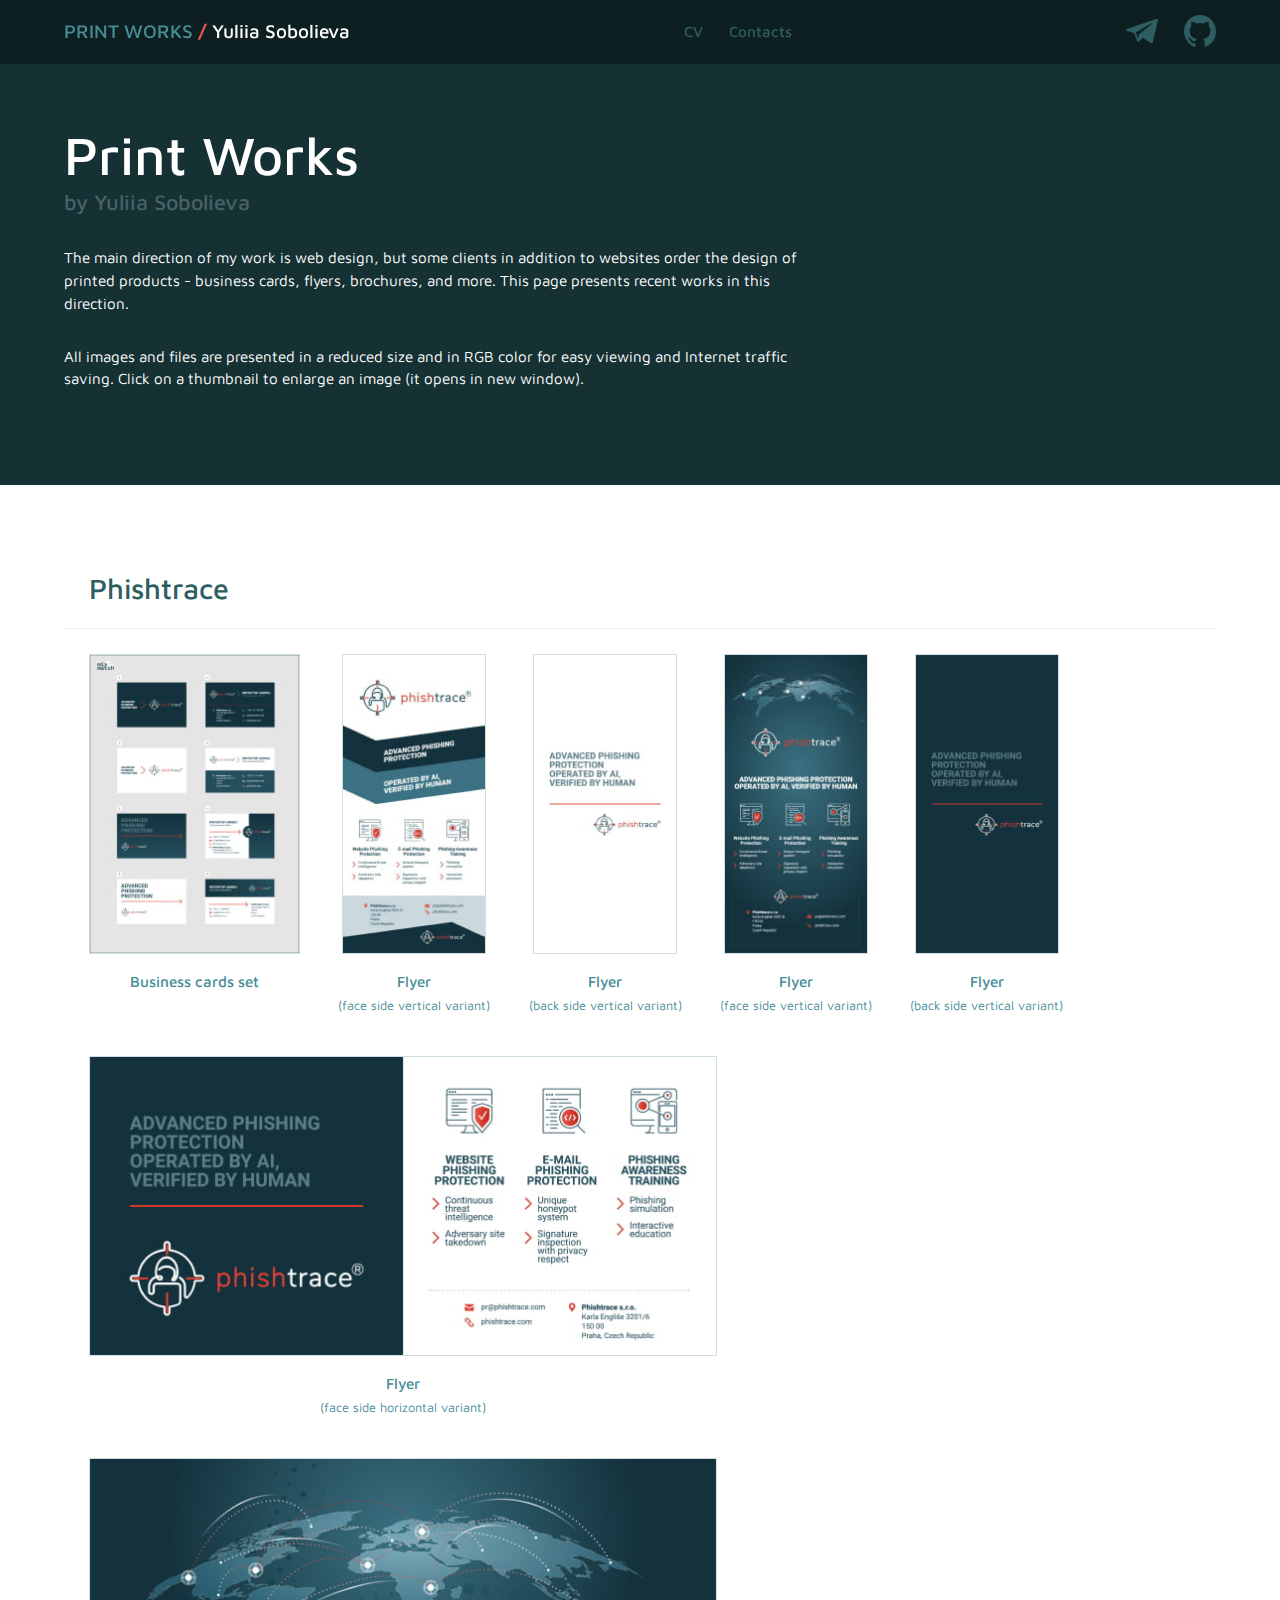
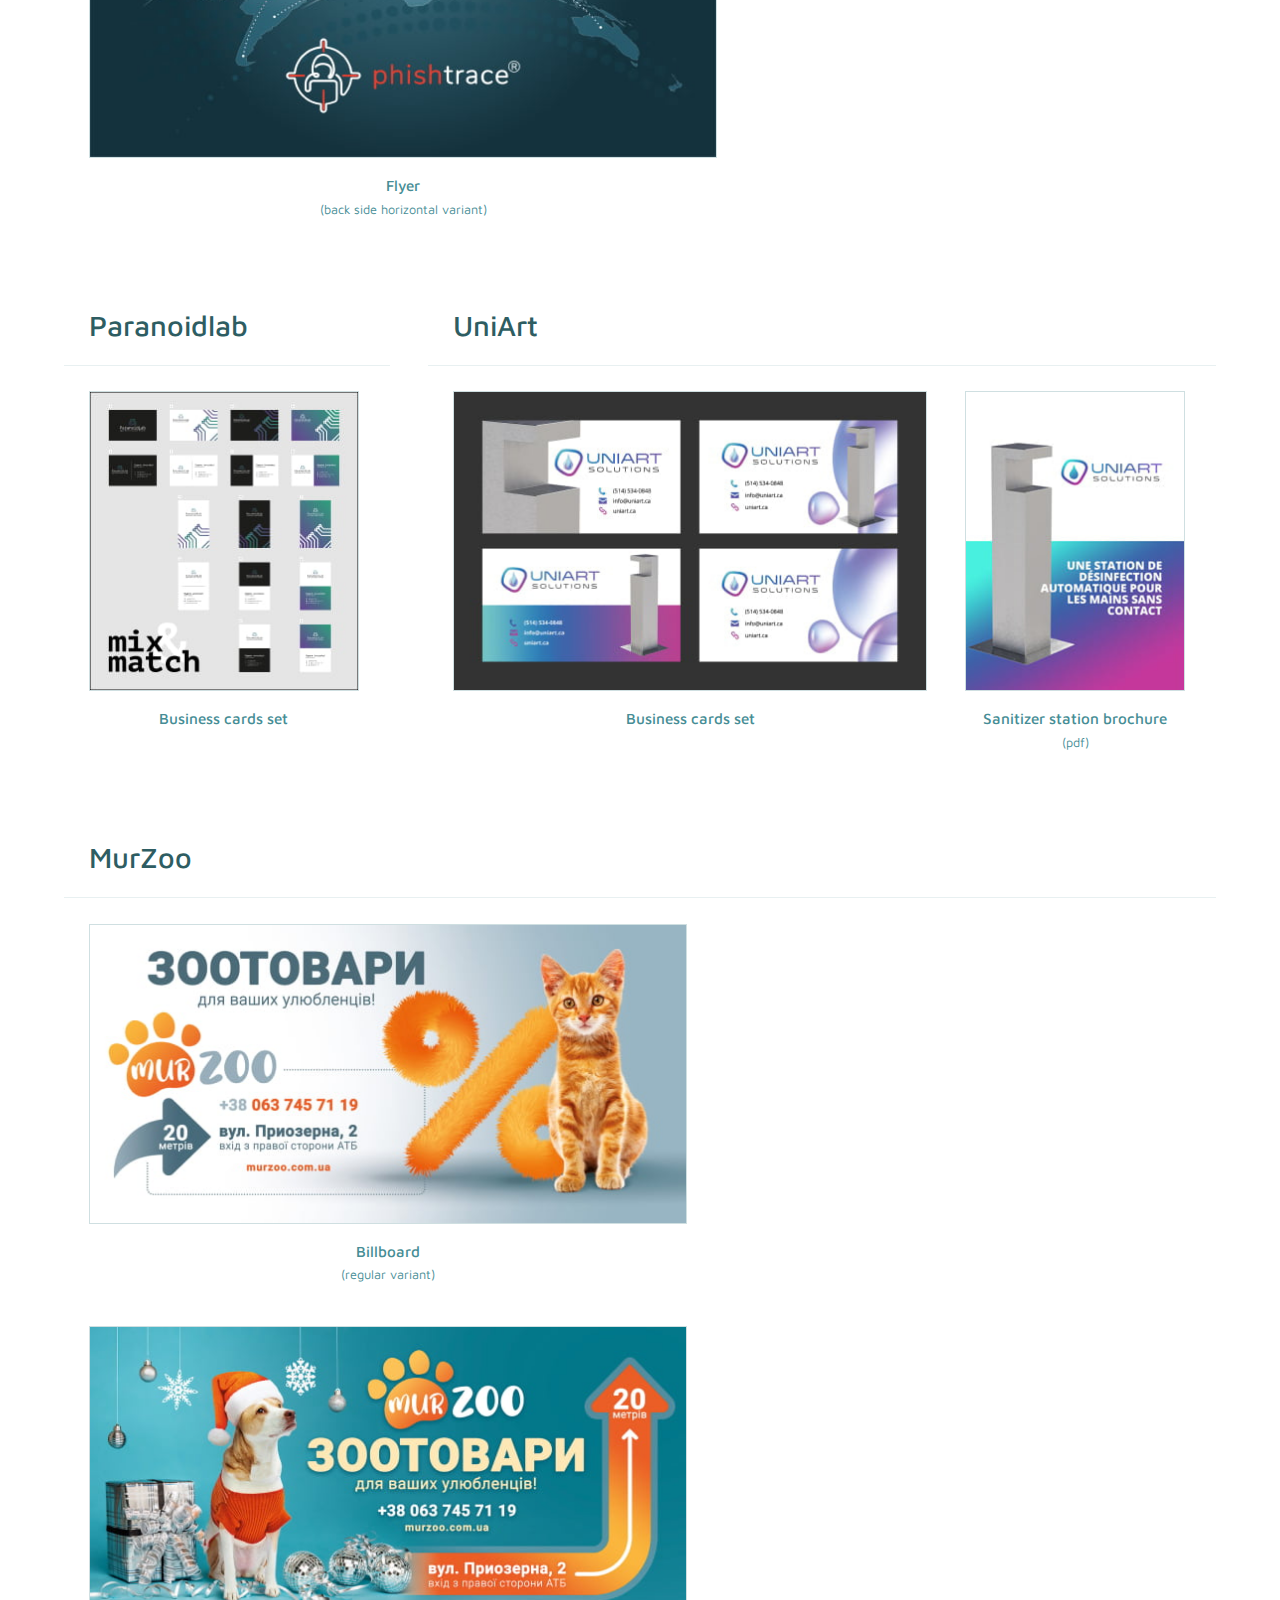
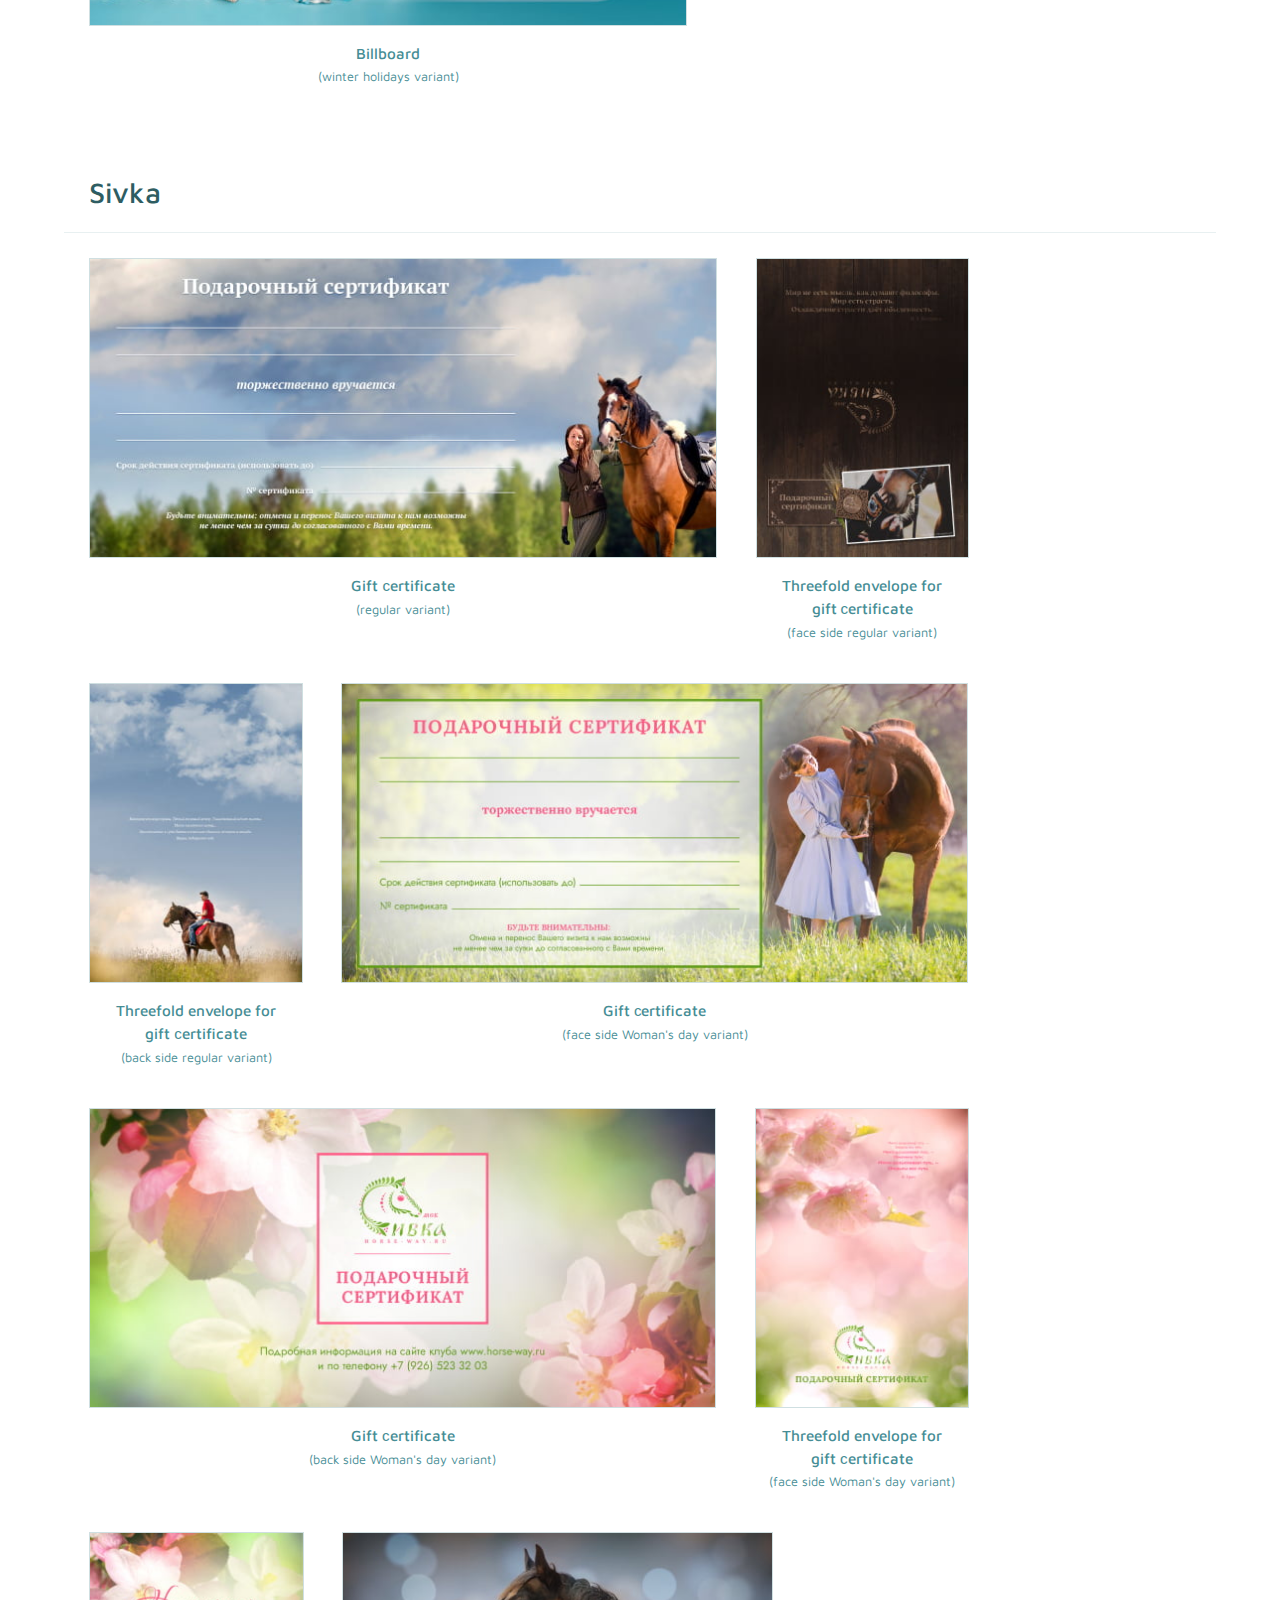
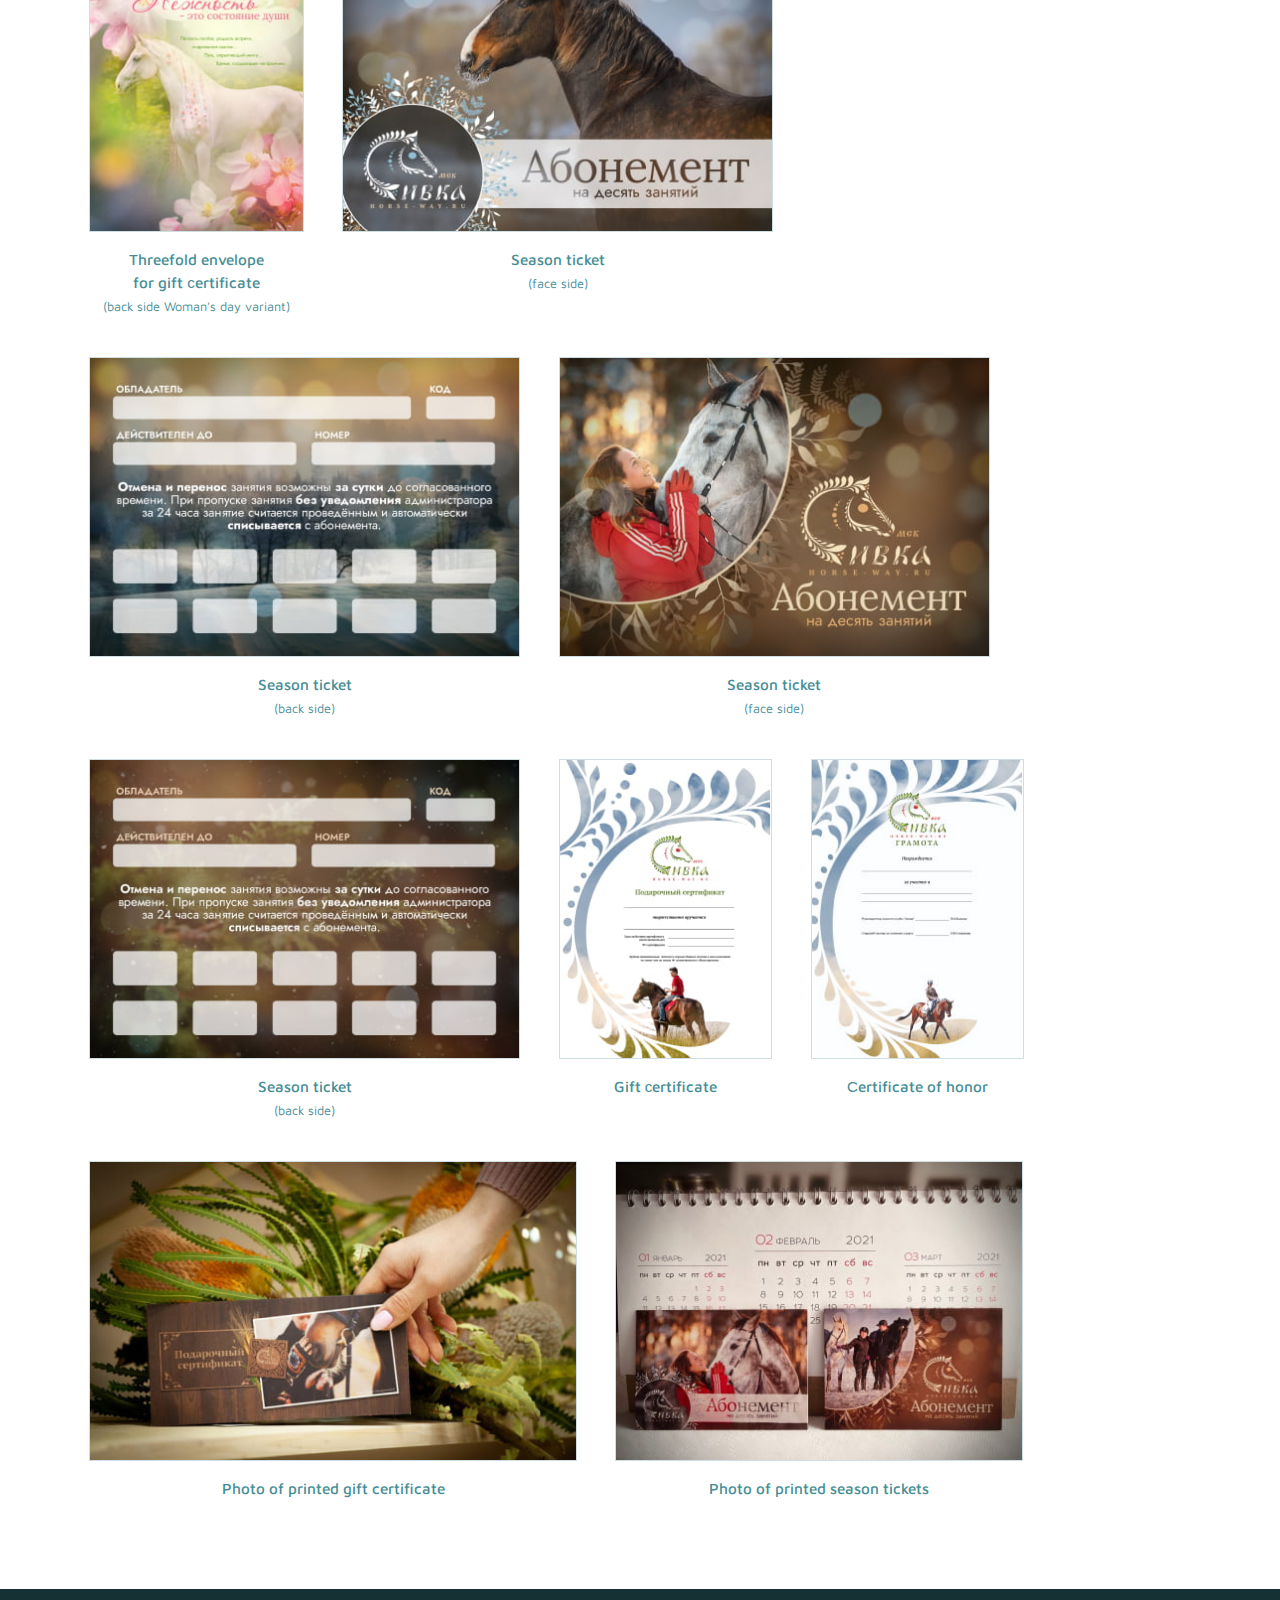
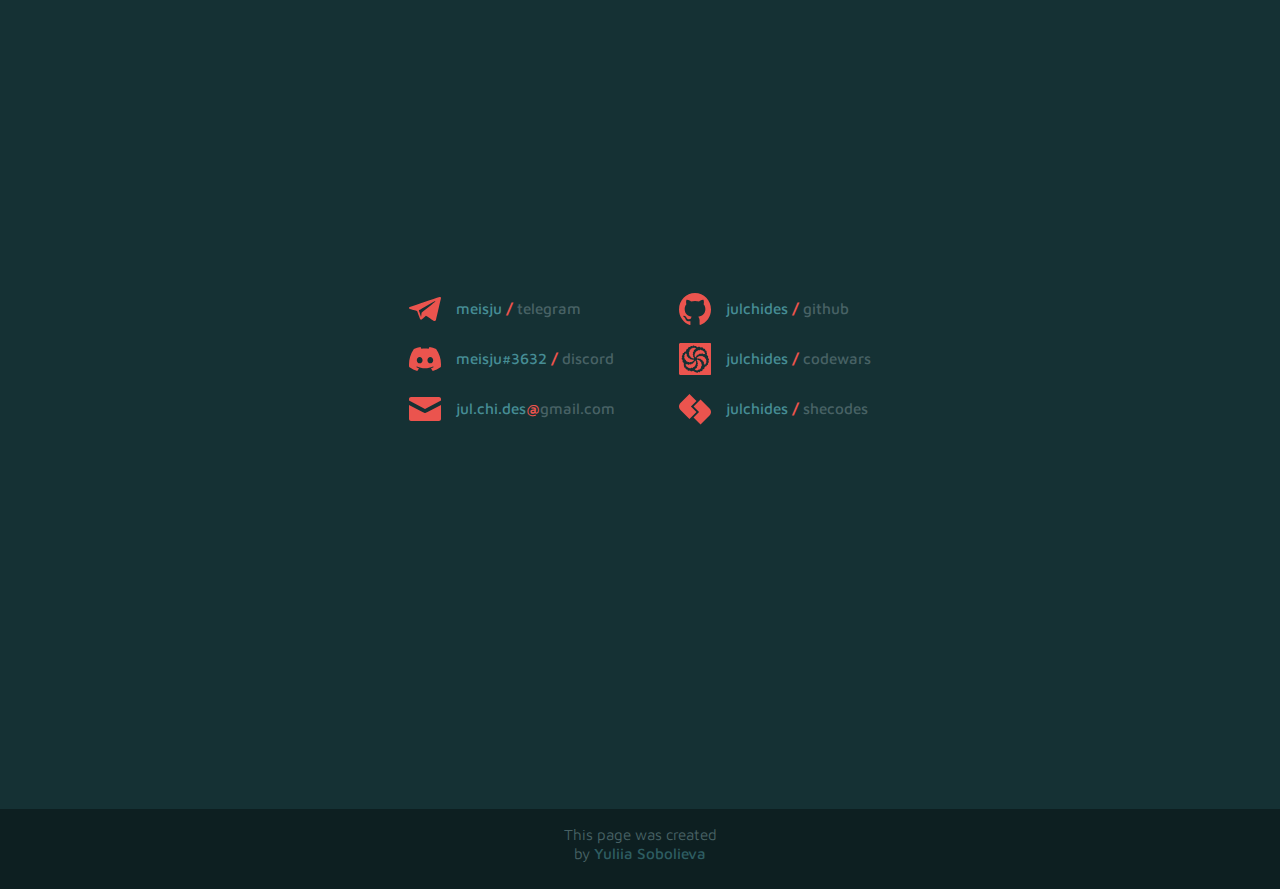
==== commit 792d1391: "fix: text" ====
--- a/print-works.html
+++ b/print-works.html
@@ -89,10 +89,10 @@
                 The main direction of my work is web design, but some clients in
                 addition to websites order the design of printed products -
                 business cards, flyers, brochures, and more. This page presents
-                the latest works of printed products.
+                recent works in this direction.
               </p>
               <p>
-                All images and files are presented in a reduced form and in RGB
+                All images and files are presented in a reduced size and in RGB
                 color for easy viewing and Internet traffic saving. Click on a
                 thumbnail to enlarge an image (it opens in new window).
               </p>
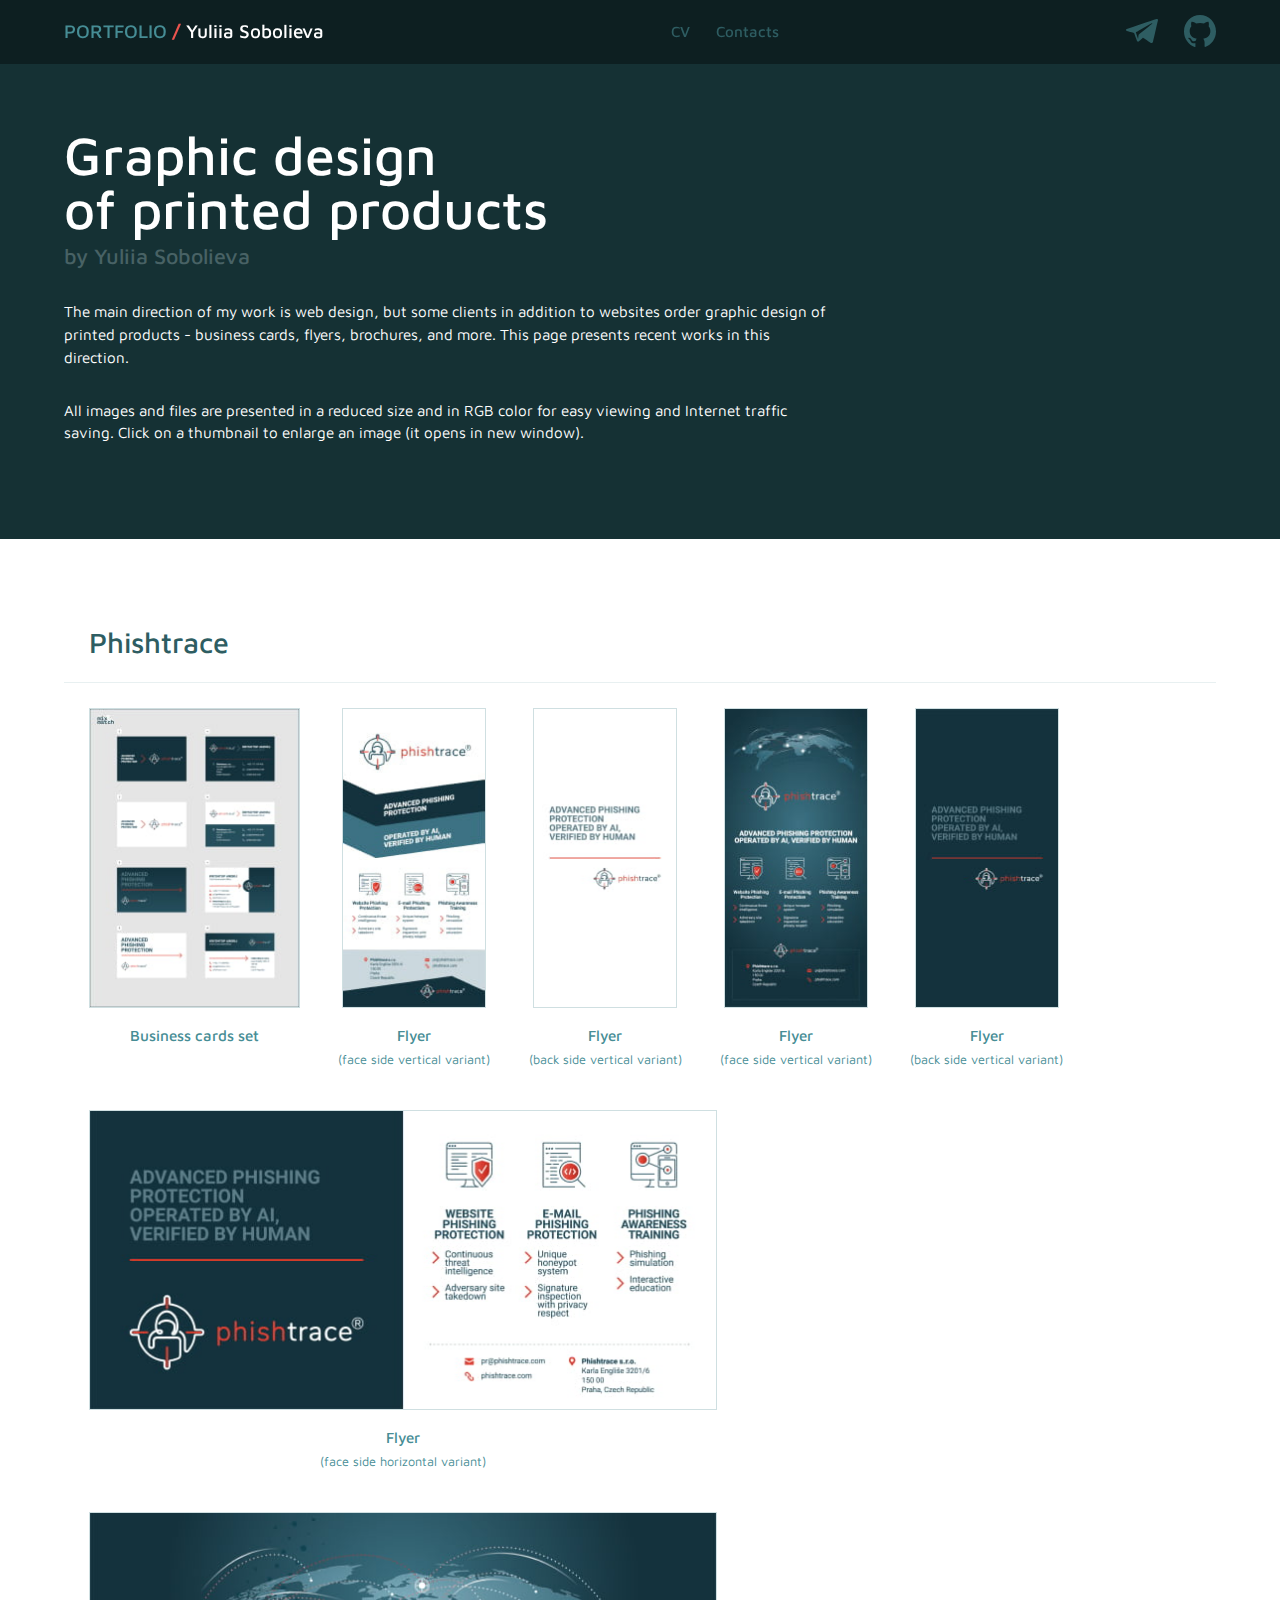
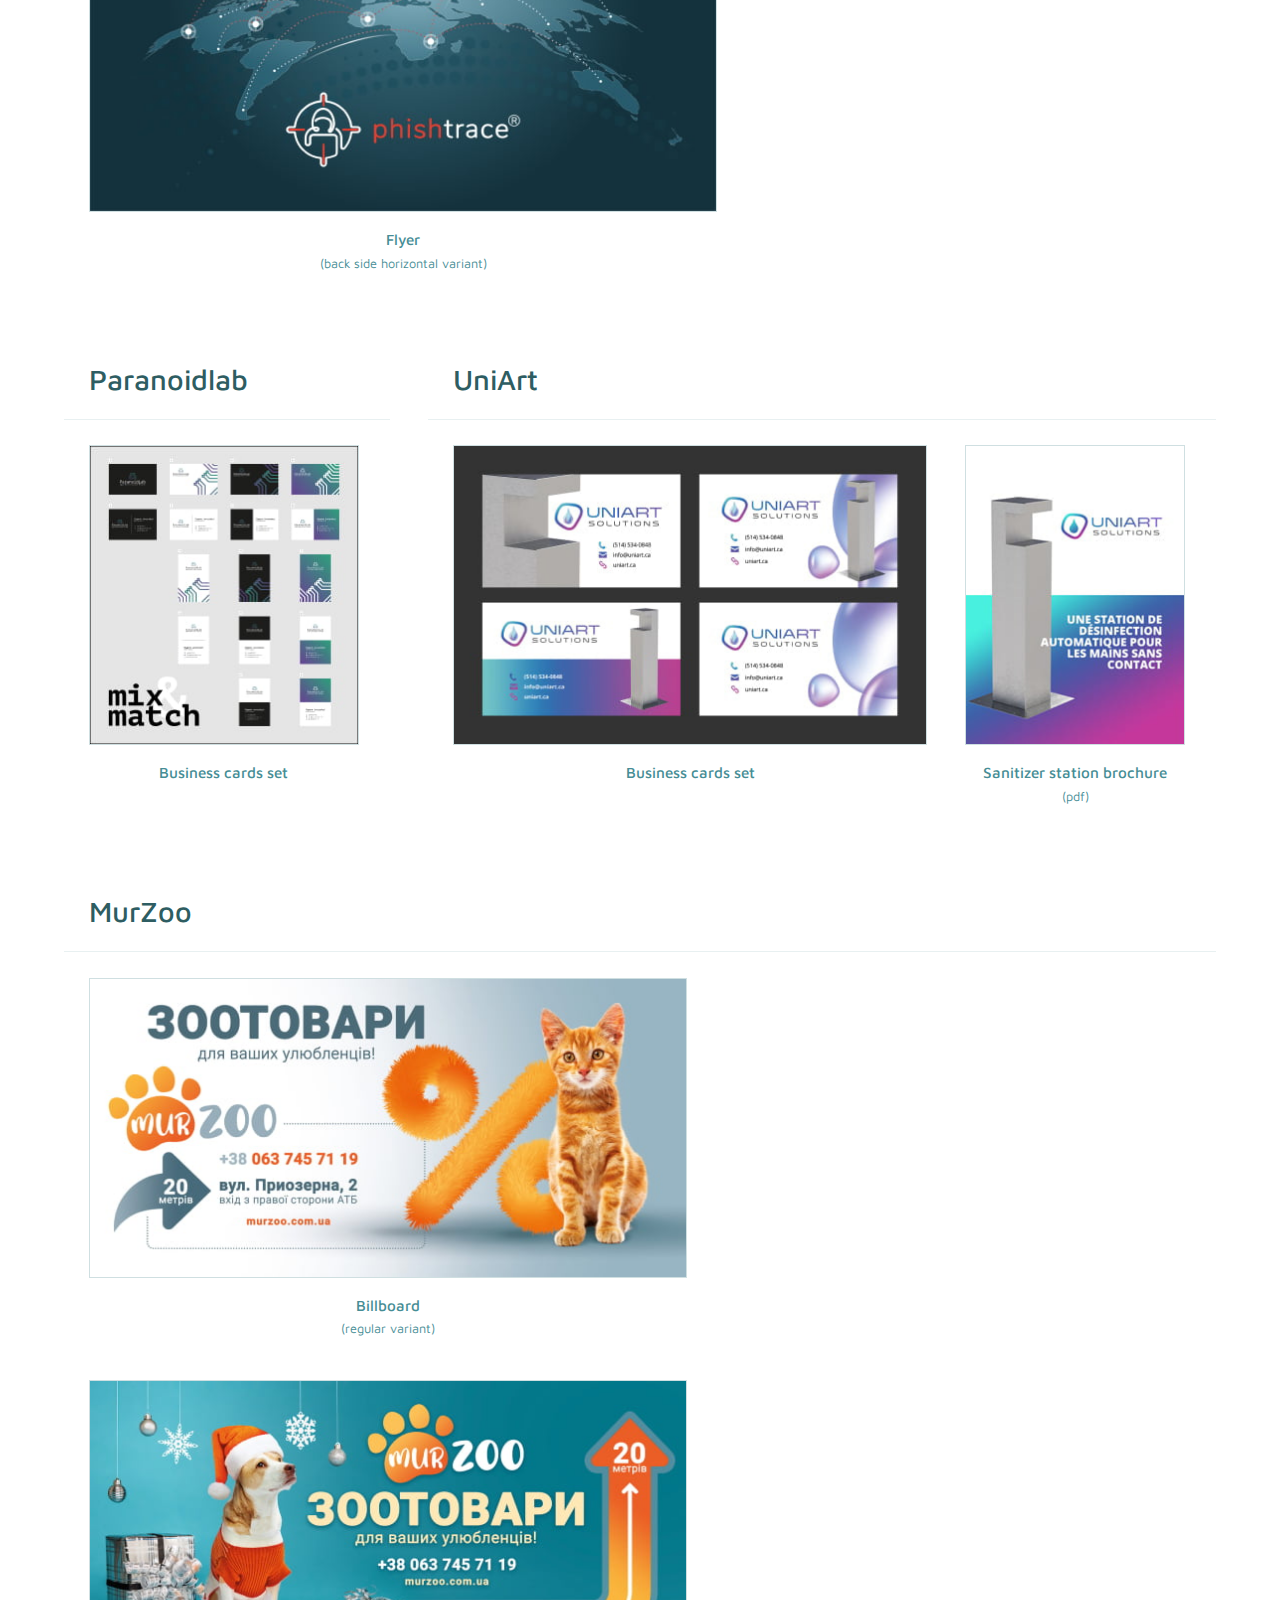
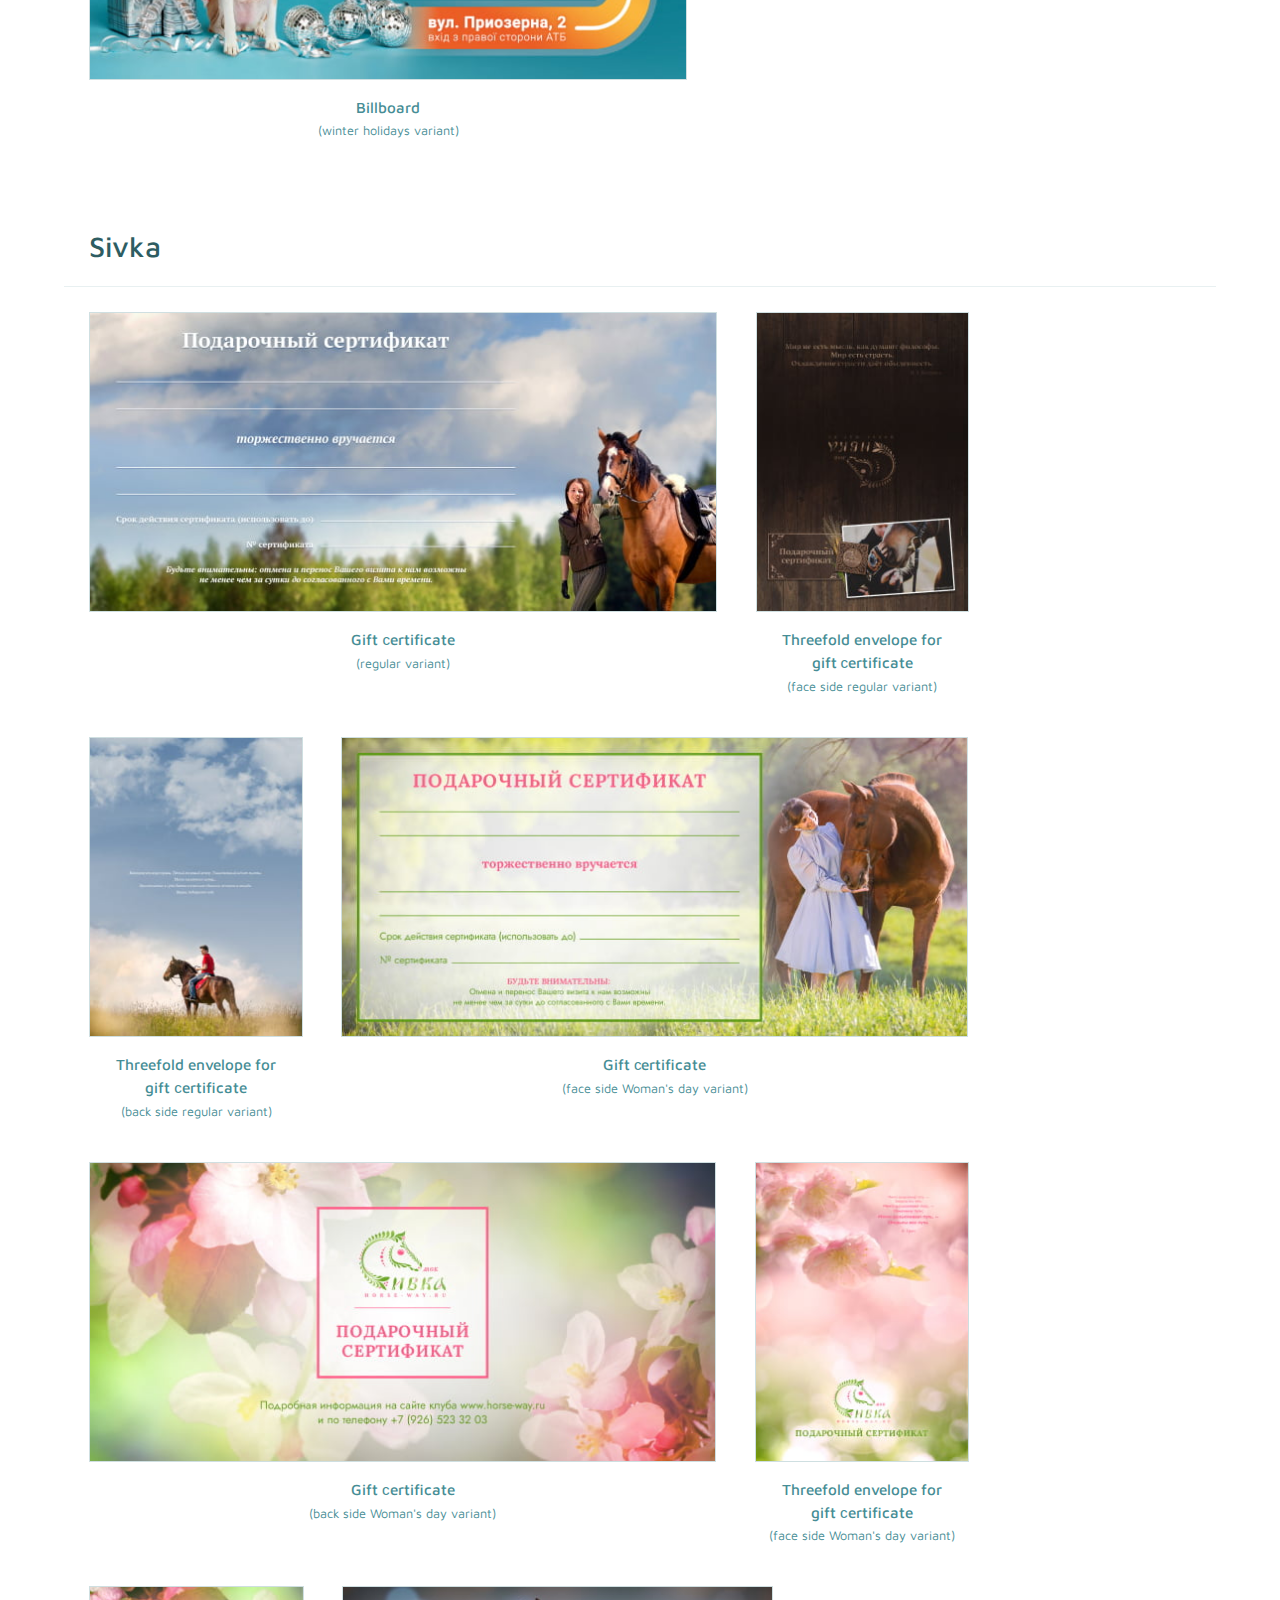
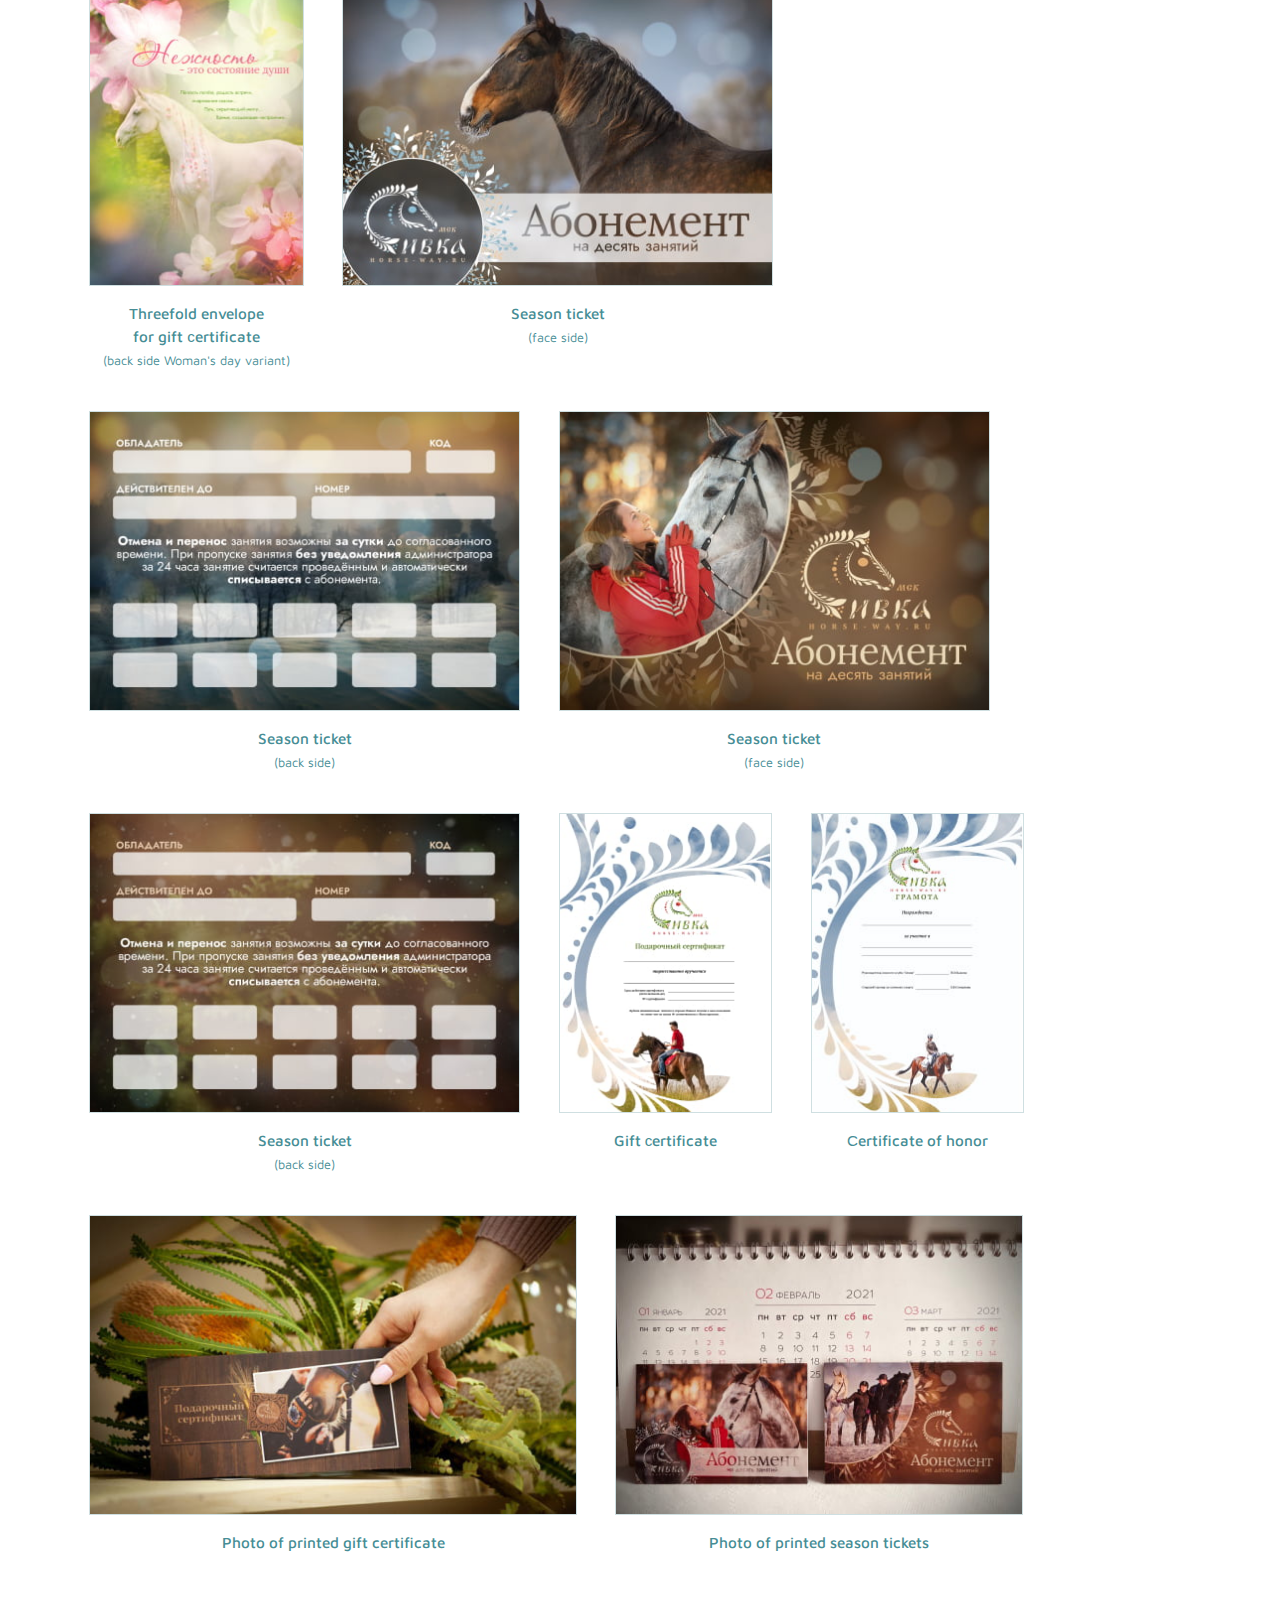
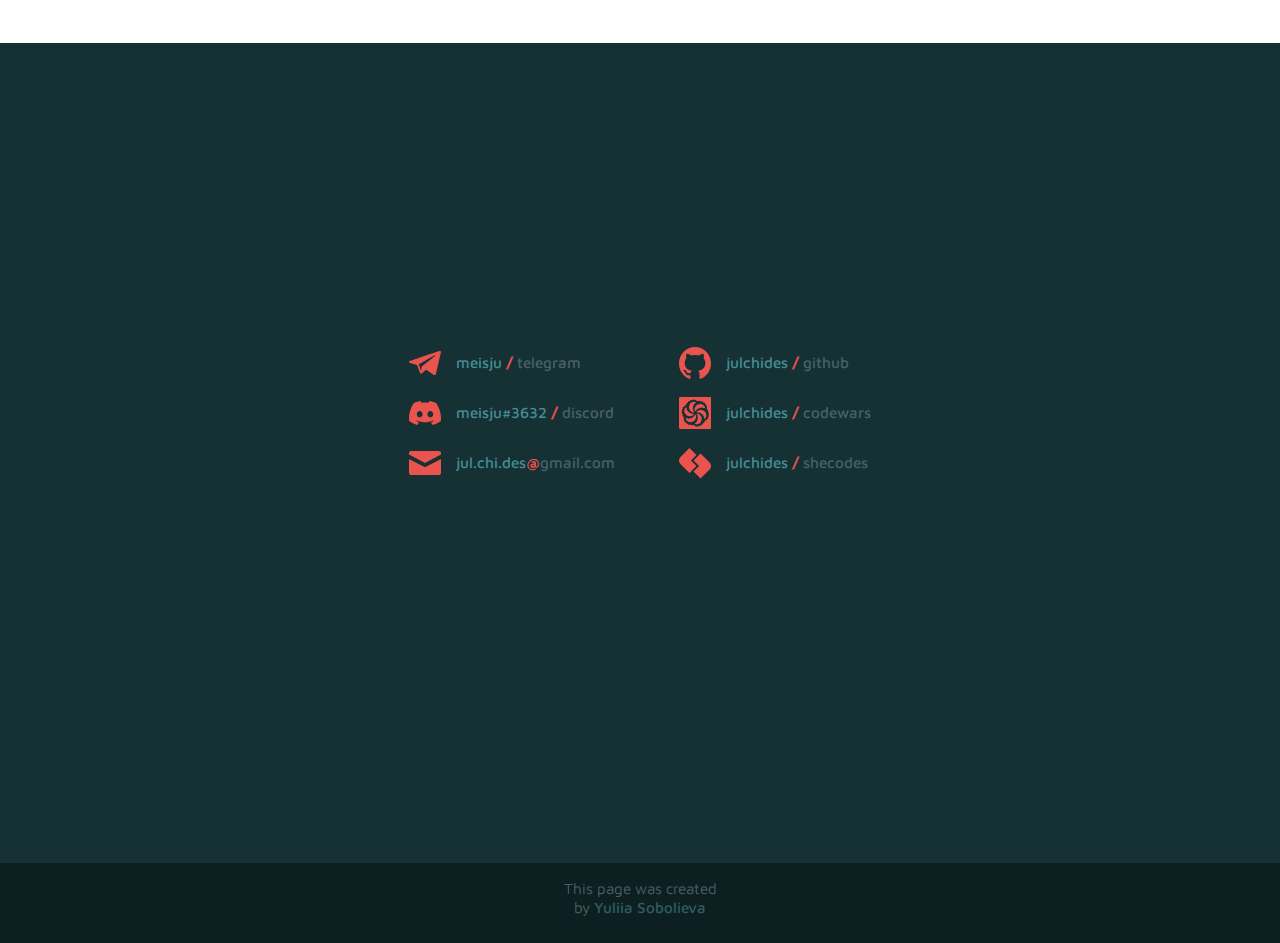
==== commit 4e6925ad: "fix: text" ====
--- a/print-works.html
+++ b/print-works.html
@@ -11,7 +11,7 @@
       rel="stylesheet"
     />
     <link rel="stylesheet" href="style.css" />
-    <title>Print Works&nbsp;/&nbsp;Yuliia Sobolieva</title>
+    <title>Portfolio&nbsp;/&nbsp;Yuliia Sobolieva</title>
   </head>
   <body>
     <div class="wrapper">
@@ -19,7 +19,7 @@
         <div class="container-header">
           <div class="page-title">
             <a href="print-works.html">
-              PRINT WORKS <span class="dash">/</span>
+              PORTFOLIO <span class="dash">/</span>
               <span class="name">Yuliia Sobolieva</span>
             </a>
           </div>
@@ -83,11 +83,14 @@
         <section class="hero">
           <div class="container">
             <div class="hero-text">
-              <h1 class="hero-title">Print Works</h1>
+              <h1 class="hero-title">
+                Graphic design <br />
+                of printed products
+              </h1>
               <h4 class="hero-subtitle">by Yuliia Sobolieva</h4>
               <p>
                 The main direction of my work is web design, but some clients in
-                addition to websites order the design of printed products -
+                addition to websites order graphic design of printed products -
                 business cards, flyers, brochures, and more. This page presents
                 recent works in this direction.
               </p>
